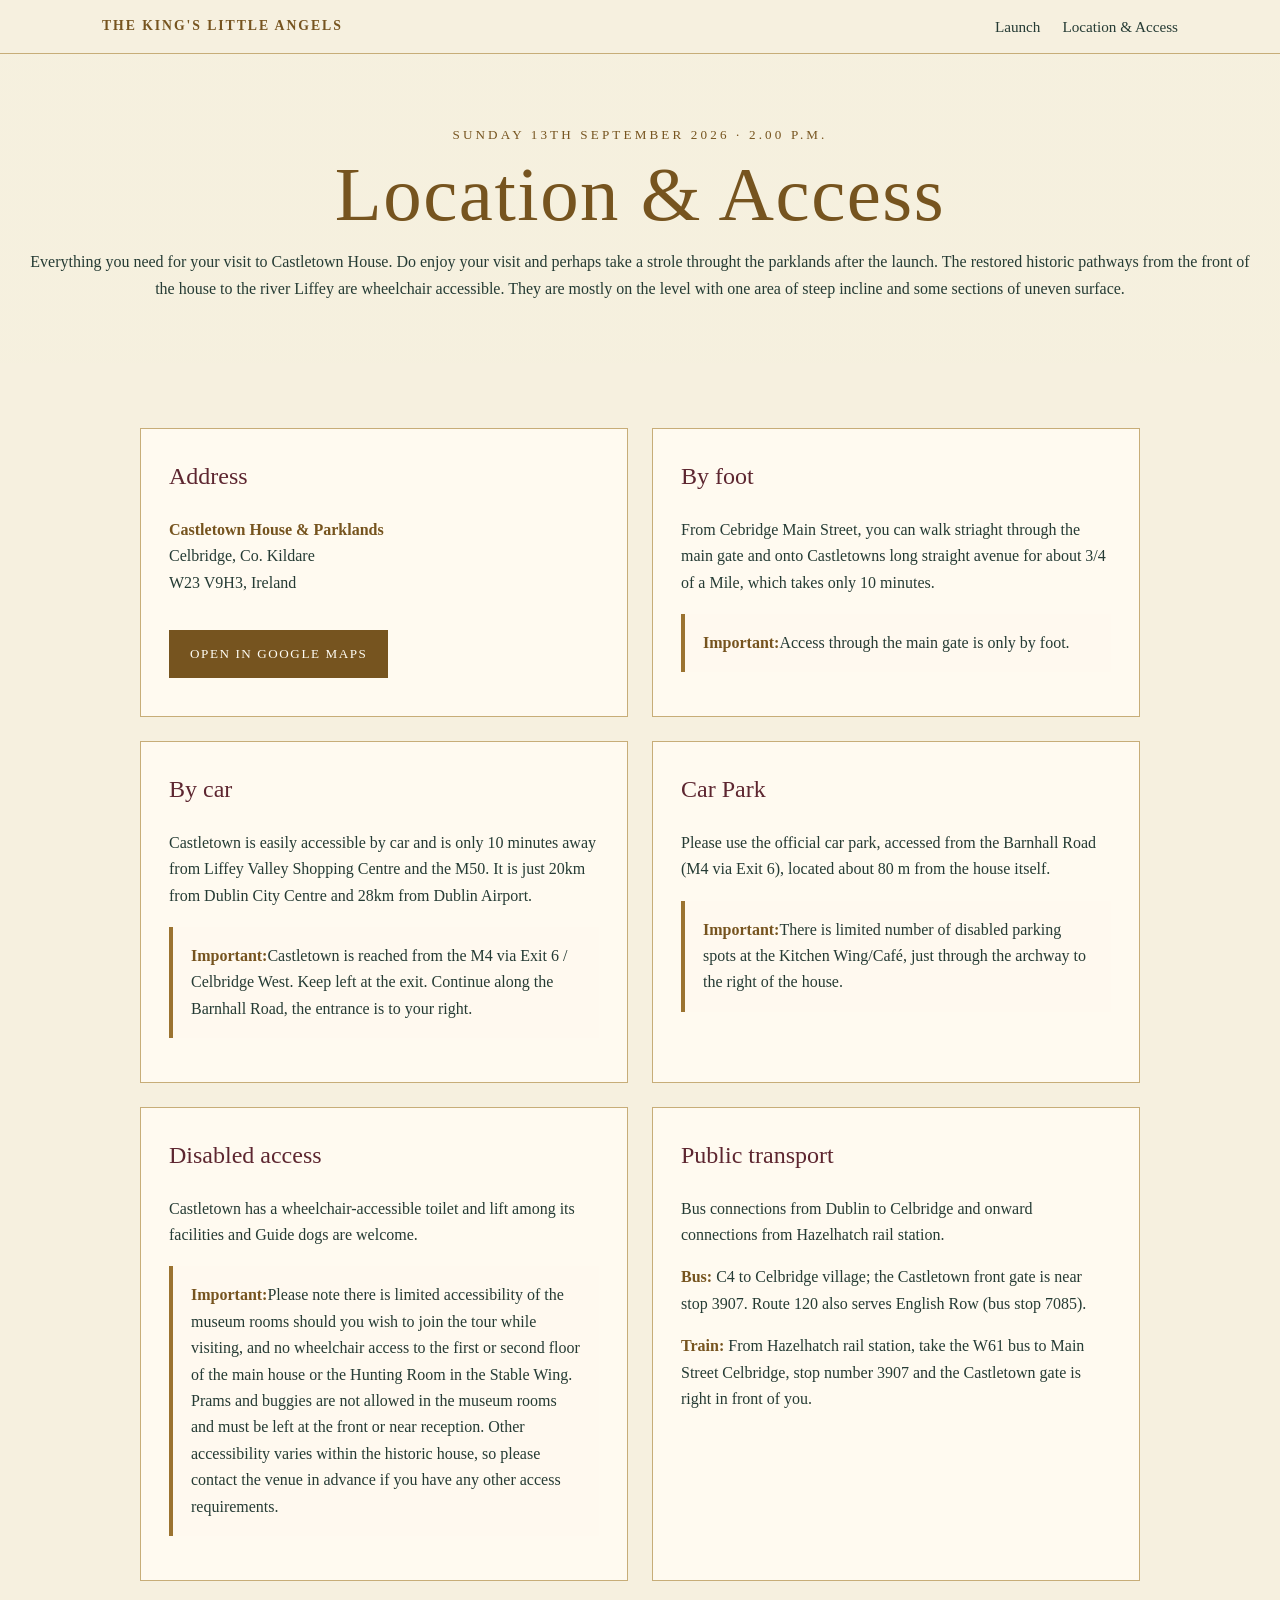
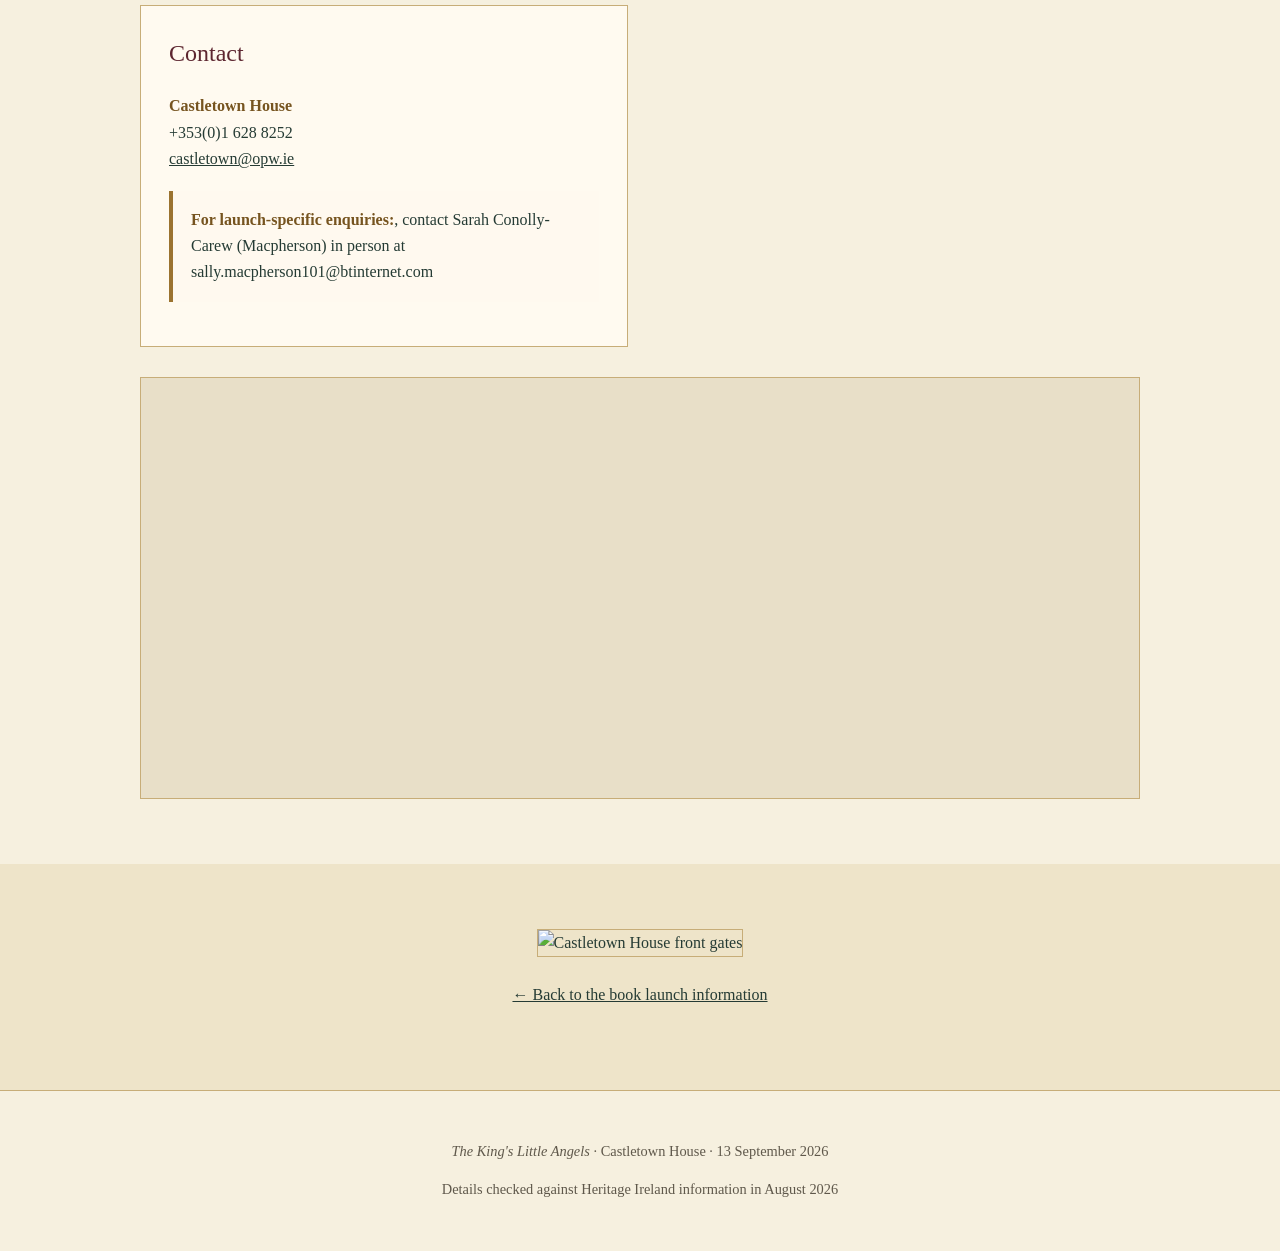
==== location.html @ 3f6be79c "Update location.html" ====
<!doctype html>
<html lang="en">
<head>
<meta charset="utf-8">
<meta name="viewport" content="width=device-width, initial-scale=1">
<title>Location & Access — The King's Little Angels</title>
<meta name="description" content="Travel, parking, accessibility and contact information for the book launch of The King's Little Angels at Castletown House.">
<link rel="stylesheet" href="styles.css">
</head>
<body>
<header class="site-header">
  <nav class="nav">
    <a class="brand" href="index.html">The King's Little Angels</a>
    <div class="nav-links">
      <a href="index.html">Launch</a>
      <a href="location.html">Location &amp; Access</a>
    </div>
  </nav>
</header>

<main>
<section class="page-hero">
  <p class="eyebrow">Sunday 13th September 2026 · 2.00 p.m.</p>
  <h1>Location &amp; Access</h1>
  <p>Everything you need for your visit to Castletown House. Do enjoy your visit and perhaps take a strole throught the parklands after the launch.
    The restored historic pathways from the front of the house to the river Liffey are wheelchair accessible. They are mostly on the level with one area of steep incline and some sections of uneven surface.</p>
</section>

<section class="section">
  <div class="container">
    <div class="info-grid">
      <article class="info-card">
        <h2>Address</h2>
        <p><strong>Castletown House &amp; Parklands</strong><br>
        Celbridge, Co. Kildare<br>
        W23 V9H3, Ireland</p>
        <a class="button" target="_blank" rel="noopener" href="https://www.google.com/maps/search/?api=1&query=Castletown%20House%20Celbridge%20Co%20Kildare%20W23%20V9H3">Open in Google Maps</a>
      </article>

      <article class="info-card">
        <h2>By foot</h2>
        <p>From Cebridge Main Street, you can walk striaght through the main gate and onto Castletowns long straight avenue for about 3/4 of a Mile, which takes only 10 minutes.</p>
        <p class="notice"><strong>Important:</strong>Access through the main gate is only by foot.</p>
      </article>
      
      <article class="info-card">
        <h2>By car</h2>
        <p>Castletown is easily accessible by car and is only 10 minutes away from Liffey Valley Shopping Centre and the M50. It is just 20km from Dublin City Centre and 28km from Dublin Airport.</p>
        <p class="notice"><strong>Important:</strong>Castletown is reached from the M4 via Exit 6 / Celbridge West. Keep left at the exit. Continue along the Barnhall Road, the entrance is to your right.</p>
      </article>

      <article class="info-card">
        <h2>Car Park</h2>
        <p>Please use the official car park, accessed from the Barnhall Road (M4 via Exit 6), located about 80 m from the house itself.</p>
        <p class="notice"><strong>Important:</strong>There is limited number of disabled parking spots at the Kitchen Wing/Café, just through the archway to the right of the house.</p>
      </article>

      <article class="info-card">
        <h2>Disabled access</h2>
        <p>Castletown has a wheelchair-accessible toilet and lift among its facilities and Guide dogs are welcome.</p>
        <p class="notice"><strong>Important:</strong>Please note there is limited accessibility of the museum rooms should you wish to join the tour while visiting, and no wheelchair access to the first or second floor of the main house or the Hunting Room in the Stable Wing. Prams and buggies are not allowed in the museum rooms and must be left at the front or near reception.
Other accessibility varies within the historic house, so please contact the venue in advance if you have any other access requirements.</p>
      </article>

      <article class="info-card">
        <h2>Public transport</h2>
        <p>Bus connections from Dublin to Celbridge and onward connections from Hazelhatch rail station.</p>
        <p><strong>Bus:</strong> C4 to Celbridge village; the Castletown front gate is near stop 3907. Route 120 also serves English Row (bus stop 7085).</p>
        <p><strong>Train:</strong> From Hazelhatch rail station, take the W61 bus to Main Street Celbridge, stop number 3907 and the Castletown gate is right in front of you.</p>
      </article>

      <article class="info-card">
        <h2>Contact</h2>
        <p><strong>Castletown House</strong><br>
        +353(0)1 628 8252<br>
        <a href="mailto:castletown@opw.ie">castletown@opw.ie</a></p>
        <p class="notice"><strong>For launch-specific enquiries:</strong>, contact Sarah Conolly-Carew (Macpherson) in person at sally.macpherson101@btinternet.com</p>
      </article>
    </div>

    <div class="map-wrap">
      <iframe title="Map showing Castletown House" loading="lazy"
        src="https://www.google.com/maps?q=Castletown%20House%20Celbridge%20Co%20Kildare%20W23%20V9H3&output=embed"></iframe>
    </div>
  </div>
</section>

<section class="section alt">
  <div class="container center">
    <img src="assets/Front-Gate.jpg" alt="Castletown House front gates" style="max-width:820px;width:100%;border:1px solid var(--line);">
    <p style="margin-top:25px;"><a href="index.html">← Back to the book launch information</a></p>
  </div>
</section>
</main>

<footer>
  <p><em>The King's Little Angels</em> · Castletown House · 13 September 2026</p>
  <p>Details checked against Heritage Ireland information in August 2026</p>
</footer>
</body>
</html>
---- styles.css ----
:root{
  --paper:#f6f0df;
  --paper-deep:#eee4c9;
  --ink:#253b34;
  --gold:#9b7330;
  --gold-dark:#76541f;
  --wine:#5d2630;
  --cream:#fffaf0;
  --line:#c7ad78;
}
*{box-sizing:border-box}
html{scroll-behavior:smooth}
body{
  margin:0;
  color:var(--ink);
  background:var(--paper);
  font-family: Georgia, "Times New Roman", serif;
  line-height:1.65;
}
a{color:inherit}
.site-header{
  position:sticky;top:0;z-index:20;
  background:rgba(246,240,223,.96);
  border-bottom:1px solid var(--line);
  backdrop-filter:blur(8px);
}
.nav{
  max-width:1120px;margin:auto;padding:14px 22px;
  display:flex;align-items:center;justify-content:space-between;gap:20px;
}
.brand{
  text-decoration:none;text-transform:uppercase;letter-spacing:.14em;
  font-size:.86rem;color:var(--gold-dark);font-weight:bold;
}
.nav-links{display:flex;gap:22px}
.nav-links a{text-decoration:none;font-size:.95rem}
.nav-links a:hover{color:var(--wine)}
.hero{
  max-width:1120px;margin:auto;padding:70px 22px 45px;
  display:grid;grid-template-columns: .9fr 1.1fr;gap:65px;align-items:center;
}
.hero-cover{display:flex;justify-content:center}
.hero-cover img{
  width:min(100%,370px);border:1px solid #b59655;
  box-shadow:0 18px 35px rgba(70,48,15,.18);
}
.eyebrow{
  text-transform:uppercase;letter-spacing:.24em;font-size:.82rem;
  color:var(--gold-dark);margin:0 0 12px;
}
h1{
  font-size:clamp(3rem,7vw,5.7rem);line-height:.96;
  font-weight:normal;color:var(--gold-dark);margin:0 0 18px;
  letter-spacing:.02em;
}
.subtitle{font-size:1.35rem;margin:0 0 24px}
.byline{font-size:1.15rem;letter-spacing:.12em;text-transform:uppercase}
.divider{height:1px;background:var(--line);max-width:650px;margin:28px 0}
.event-card{
  background:var(--cream);border:1px solid var(--line);
  padding:24px 28px;box-shadow:0 10px 30px rgba(80,55,20,.07);
}
.event-grid{display:grid;grid-template-columns:1fr 1fr;gap:18px}
.event-label{text-transform:uppercase;letter-spacing:.14em;font-size:.75rem;color:var(--gold-dark)}
.event-value{font-size:1.25rem}
.button{
  display:inline-block;padding:12px 20px;margin-top:18px;
  text-decoration:none;text-transform:uppercase;letter-spacing:.12em;
  font-size:.82rem;border:1px solid var(--gold-dark);
  background:var(--gold-dark);color:#fffdf4;
}
.button.secondary{background:transparent;color:var(--gold-dark);margin-left:8px}
.section{padding:65px 22px}
.section.alt{background:var(--paper-deep)}
.container{max-width:1000px;margin:auto}
.section-title{text-align:center;margin:0 0 35px;color:var(--wine);font-size:2rem;font-weight:normal}
.center{text-align:center}
.quote{
  max-width:760px;margin:0 auto;font-size:1.45rem;text-align:center;
  font-style:italic;color:var(--wine);
}
.features{display:grid;grid-template-columns:repeat(3,1fr);gap:20px}
.feature{
  text-align:center;padding:25px 20px;border-top:1px solid var(--line);
}
.feature h3{margin:0 0 8px;color:var(--gold-dark);font-size:1.2rem}
.location-preview{
  display:grid;grid-template-columns:1fr 1fr;gap:35px;align-items:center;
}
.location-preview img{width:100%;display:block;border:1px solid var(--line)}
.location-box{font-size:1.05rem}
footer{
  padding:35px 22px;text-align:center;border-top:1px solid var(--line);
  font-size:.9rem;color:#5f584b;
}
.page-hero{
  padding:70px 22px 45px;text-align:center;
  background:linear-gradient(rgba(246,240,223,.92),rgba(246,240,223,.92)), url("assets/castletown-sketch.jpg") center bottom/cover;
}
.page-hero h1{font-size:clamp(2.7rem,6vw,4.8rem)}
.info-grid{display:grid;grid-template-columns:repeat(2,1fr);gap:24px}
.info-card{
  background:var(--cream);border:1px solid var(--line);padding:28px;
}
.info-card h2{color:var(--wine);font-weight:normal;margin-top:0}
.info-card strong{color:var(--gold-dark)}
.notice{
  padding:16px 18px;border-left:4px solid var(--gold);
  background:rgba(255,250,240,.7);margin-top:18px;
}
.map-wrap{margin-top:30px;border:1px solid var(--line);background:#e8dfc8}
.map-wrap iframe{display:block;width:100%;height:420px;border:0}
.small{font-size:.9rem;color:#645d50}
@media(max-width:800px){
  .hero,.location-preview{grid-template-columns:1fr;gap:35px}
  .hero{padding-top:45px}
  .features,.info-grid{grid-template-columns:1fr}
  .nav{align-items:flex-start}
  .nav-links{gap:12px;font-size:.9rem}
  .button.secondary{margin-left:0}
}
@media(max-width:520px){
  .nav{display:block}
  .nav-links{margin-top:8px}
  .event-grid{grid-template-columns:1fr}
  h1{font-size:3rem}
}
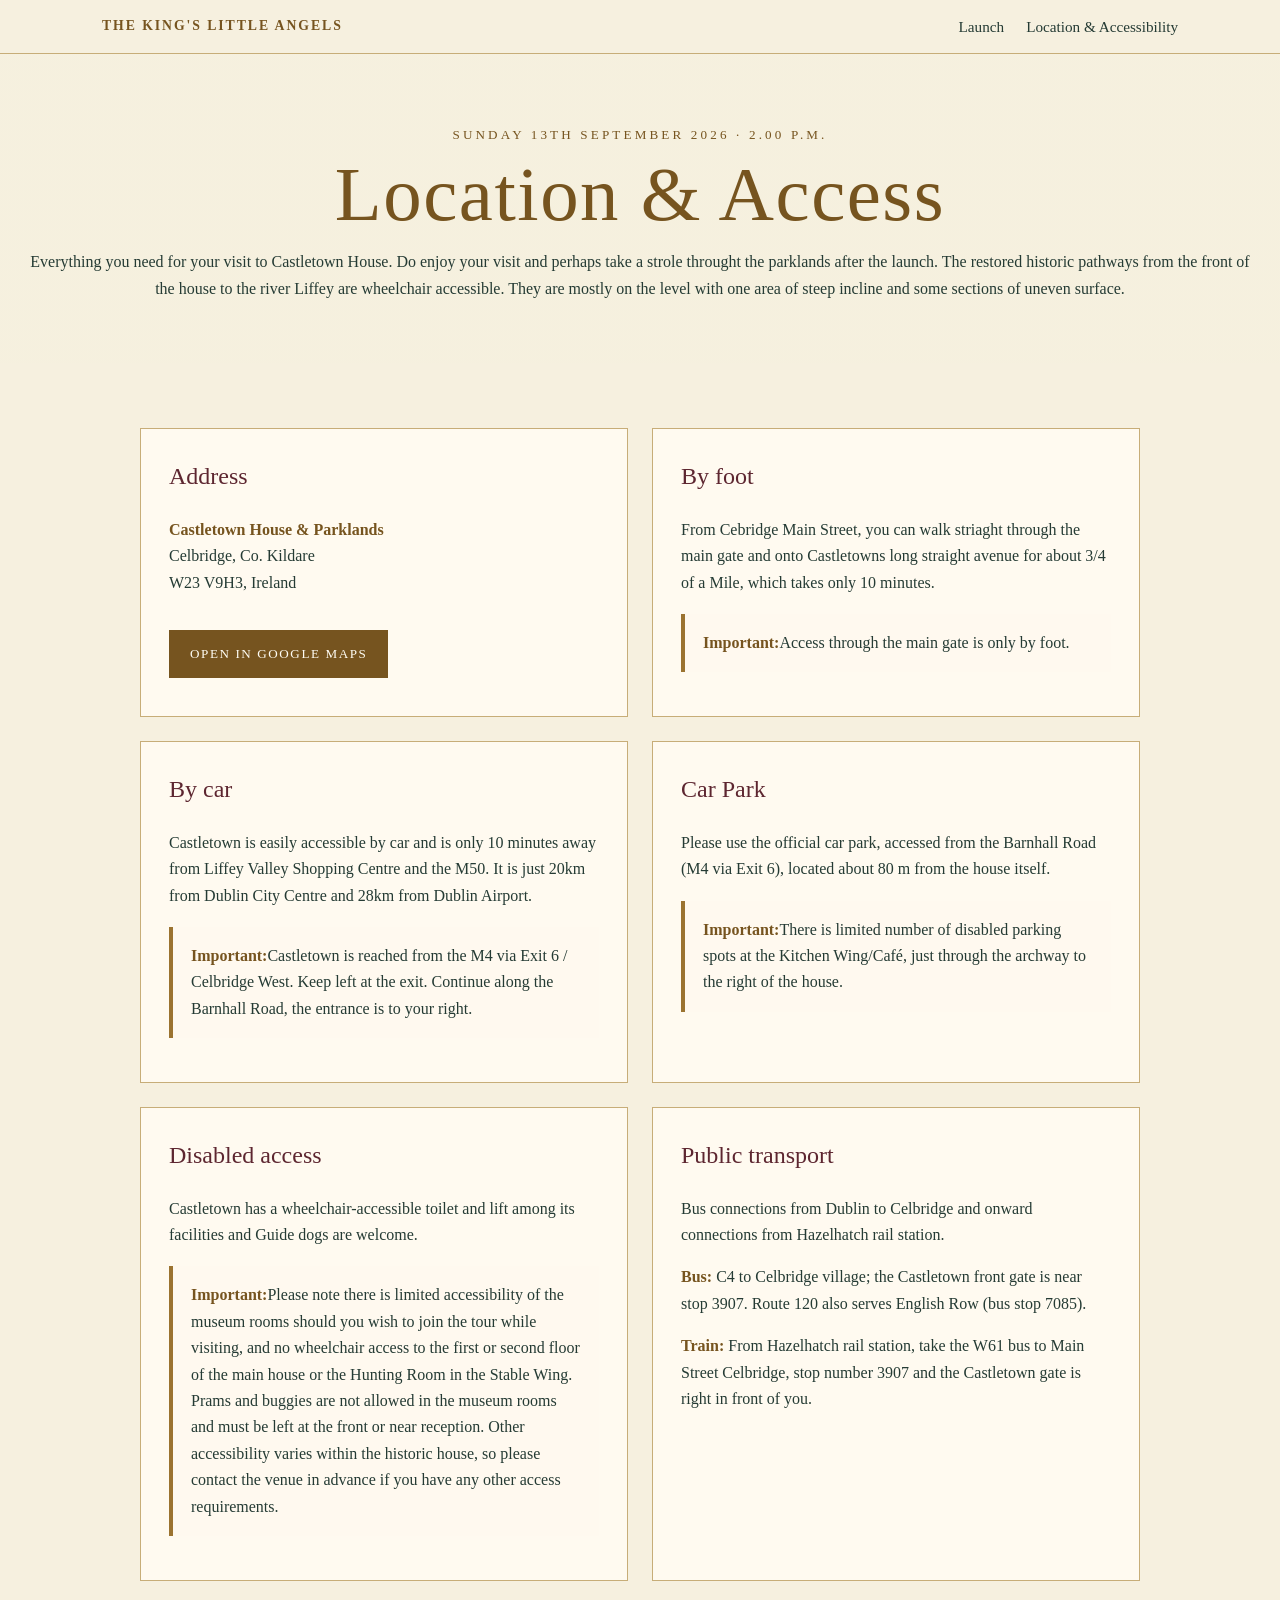
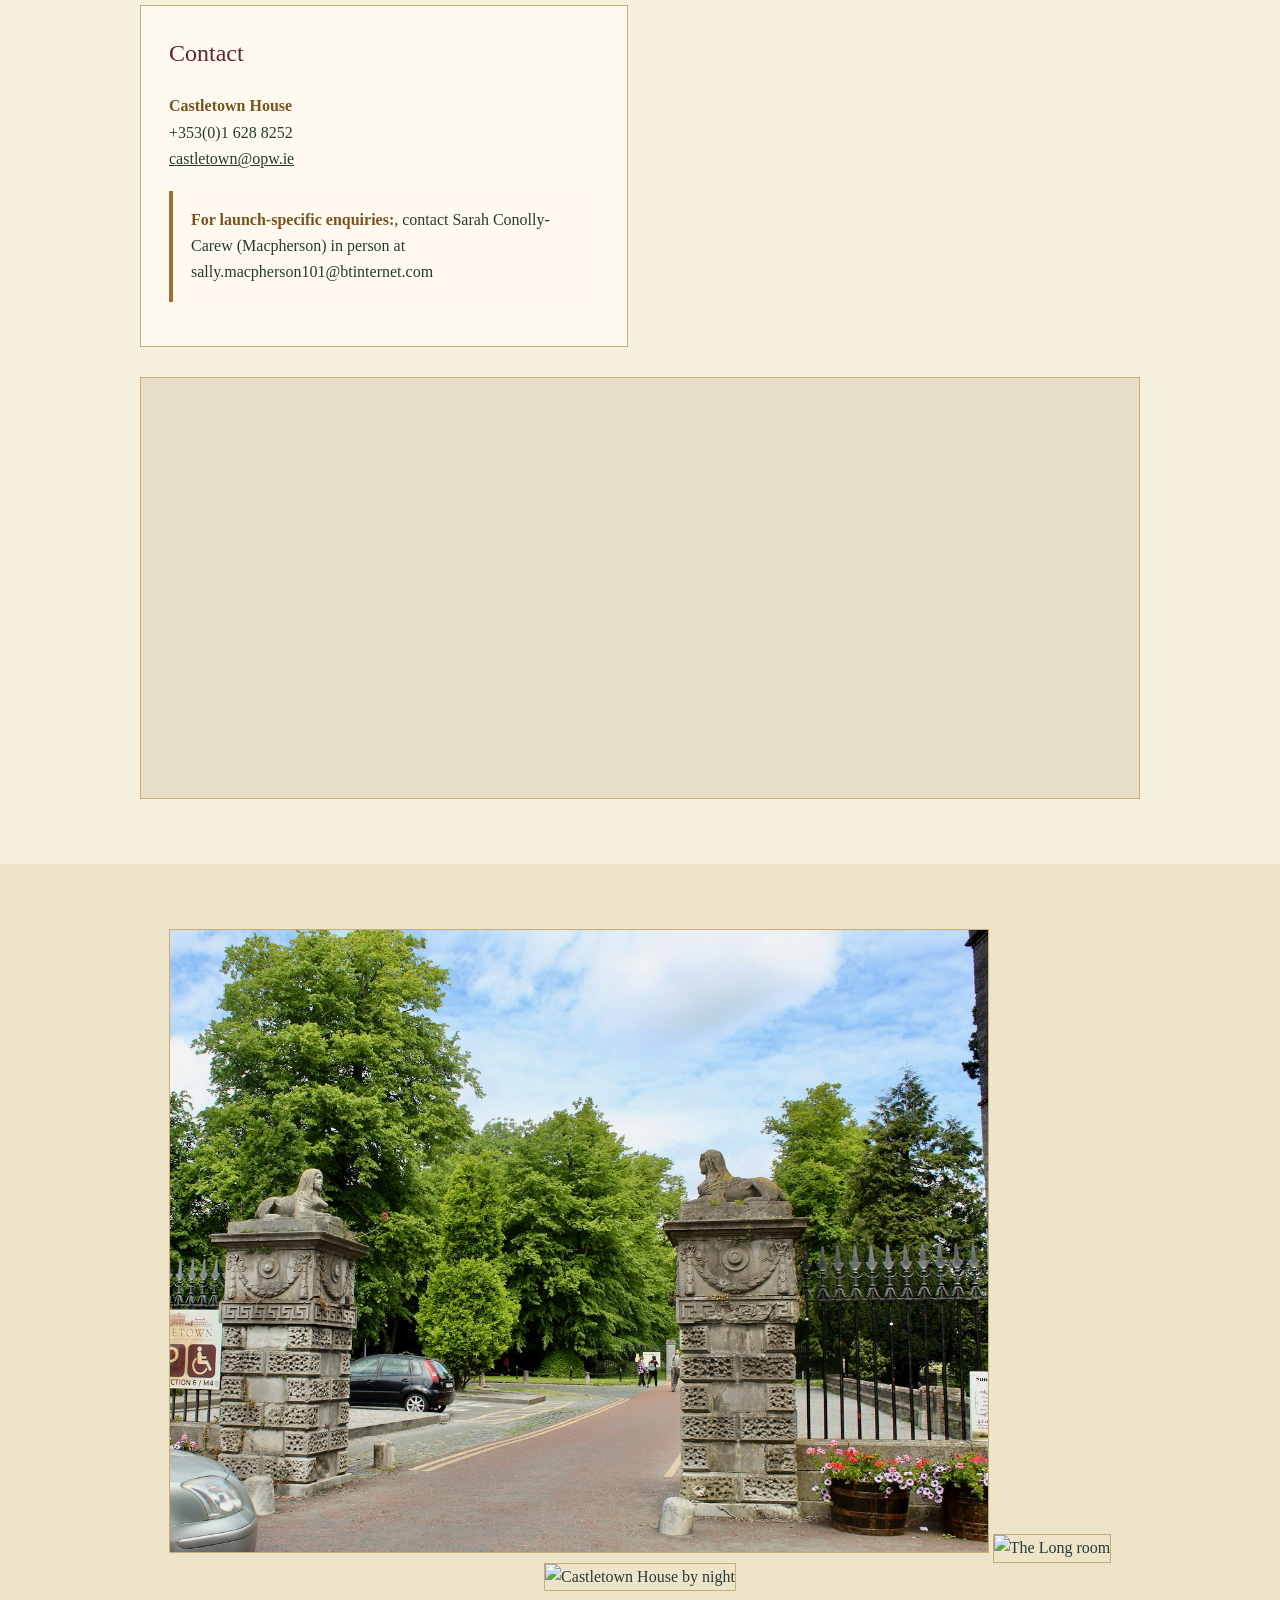
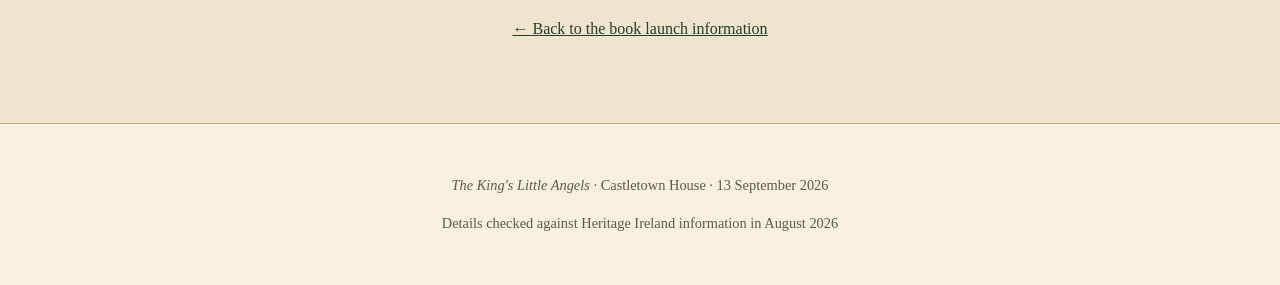
==== commit ef898b6e: "Update location.html" ====
--- a/location.html
+++ b/location.html
@@ -13,7 +13,7 @@
     <a class="brand" href="index.html">The King's Little Angels</a>
     <div class="nav-links">
       <a href="index.html">Launch</a>
-      <a href="location.html">Location &amp; Access</a>
+      <a href="location.html">Location &amp; Accessibility</a>
     </div>
   </nav>
 </header>
@@ -87,7 +87,9 @@
 
 <section class="section alt">
   <div class="container center">
-    <img src="assets/Front-Gate.jpg" alt="Castletown House front gates" style="max-width:820px;width:100%;border:1px solid var(--line);">
+    <img src="Front-Gate.jpg" alt="Castletown House front gates" style="max-width:820px;width:100%;border:1px solid var(--line);">
+    <img src="longroom.png" alt="The Long room" style="max-width:820px;width:100%;border:1px solid var(--line);">
+    <img src="flood-light.png" alt="Castletown House by night" style="max-width:820px;width:100%;border:1px solid var(--line);">
     <p style="margin-top:25px;"><a href="index.html">← Back to the book launch information</a></p>
   </div>
 </section>
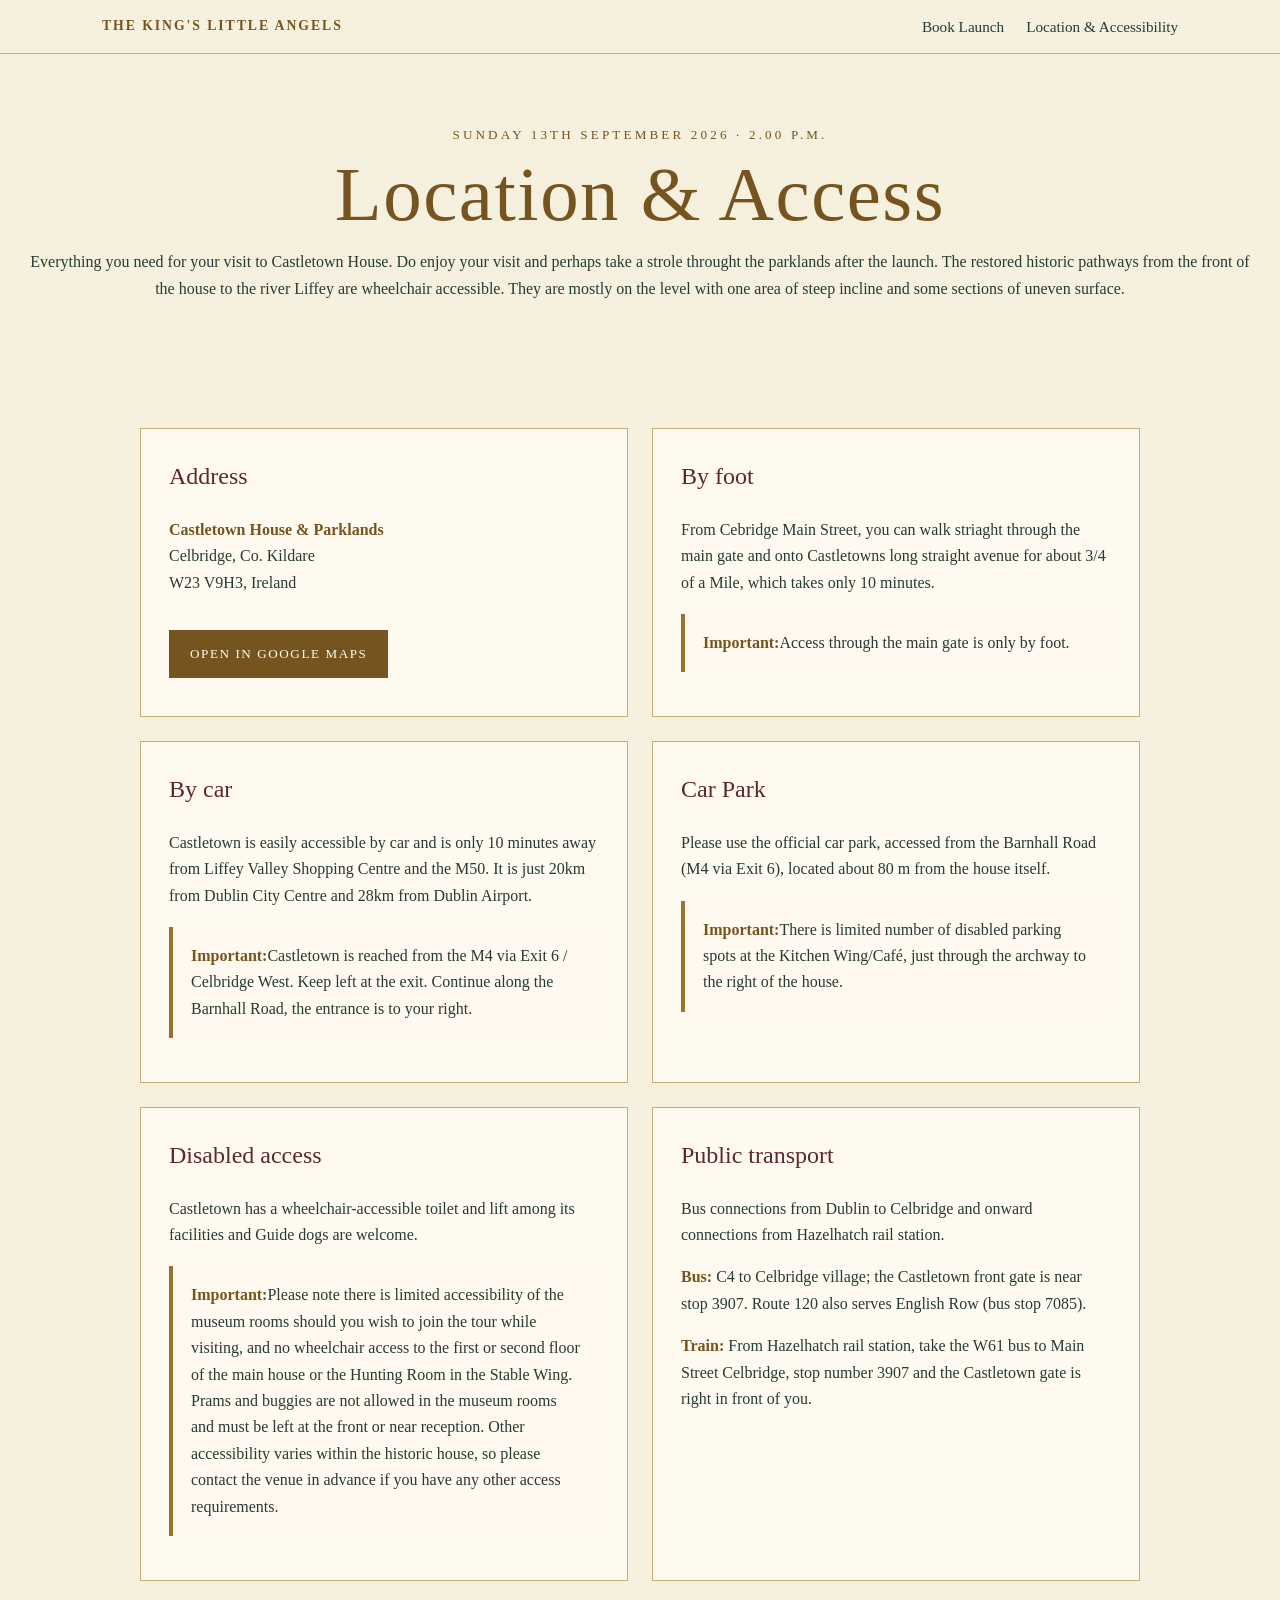
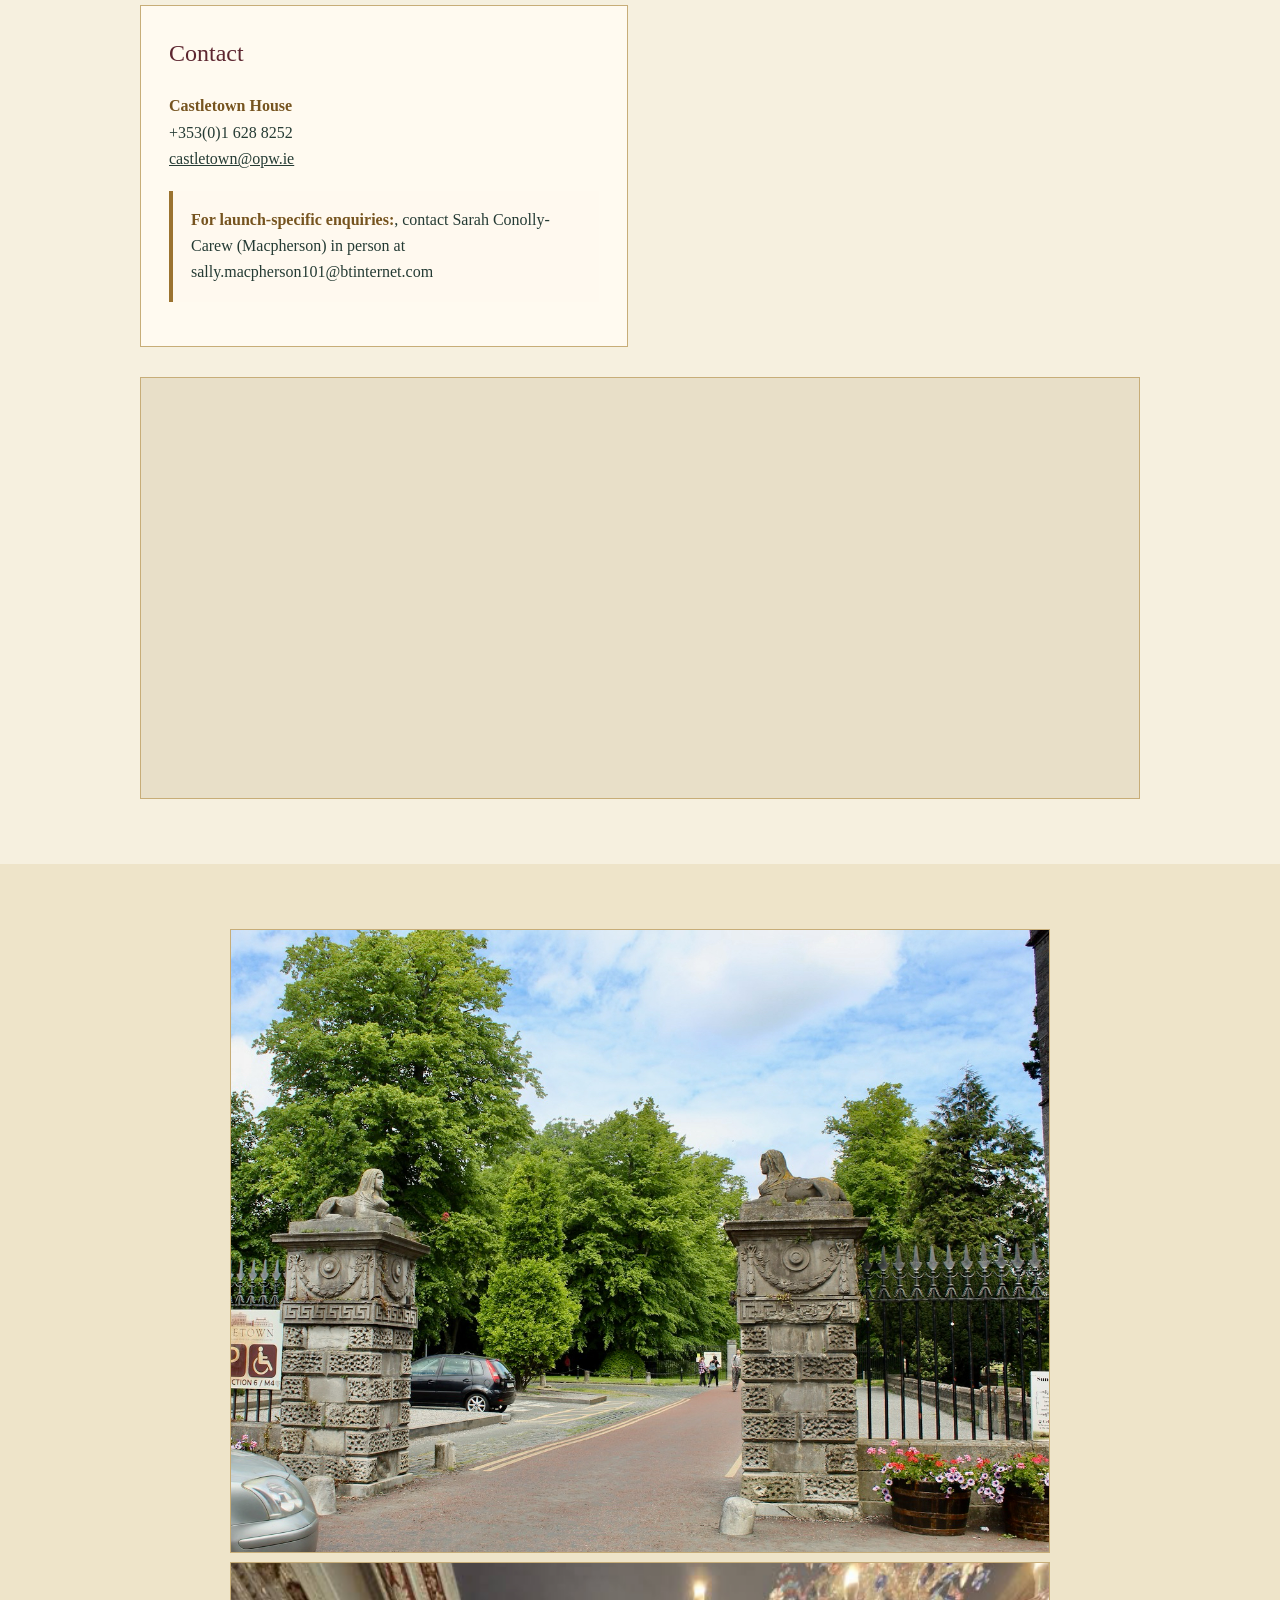
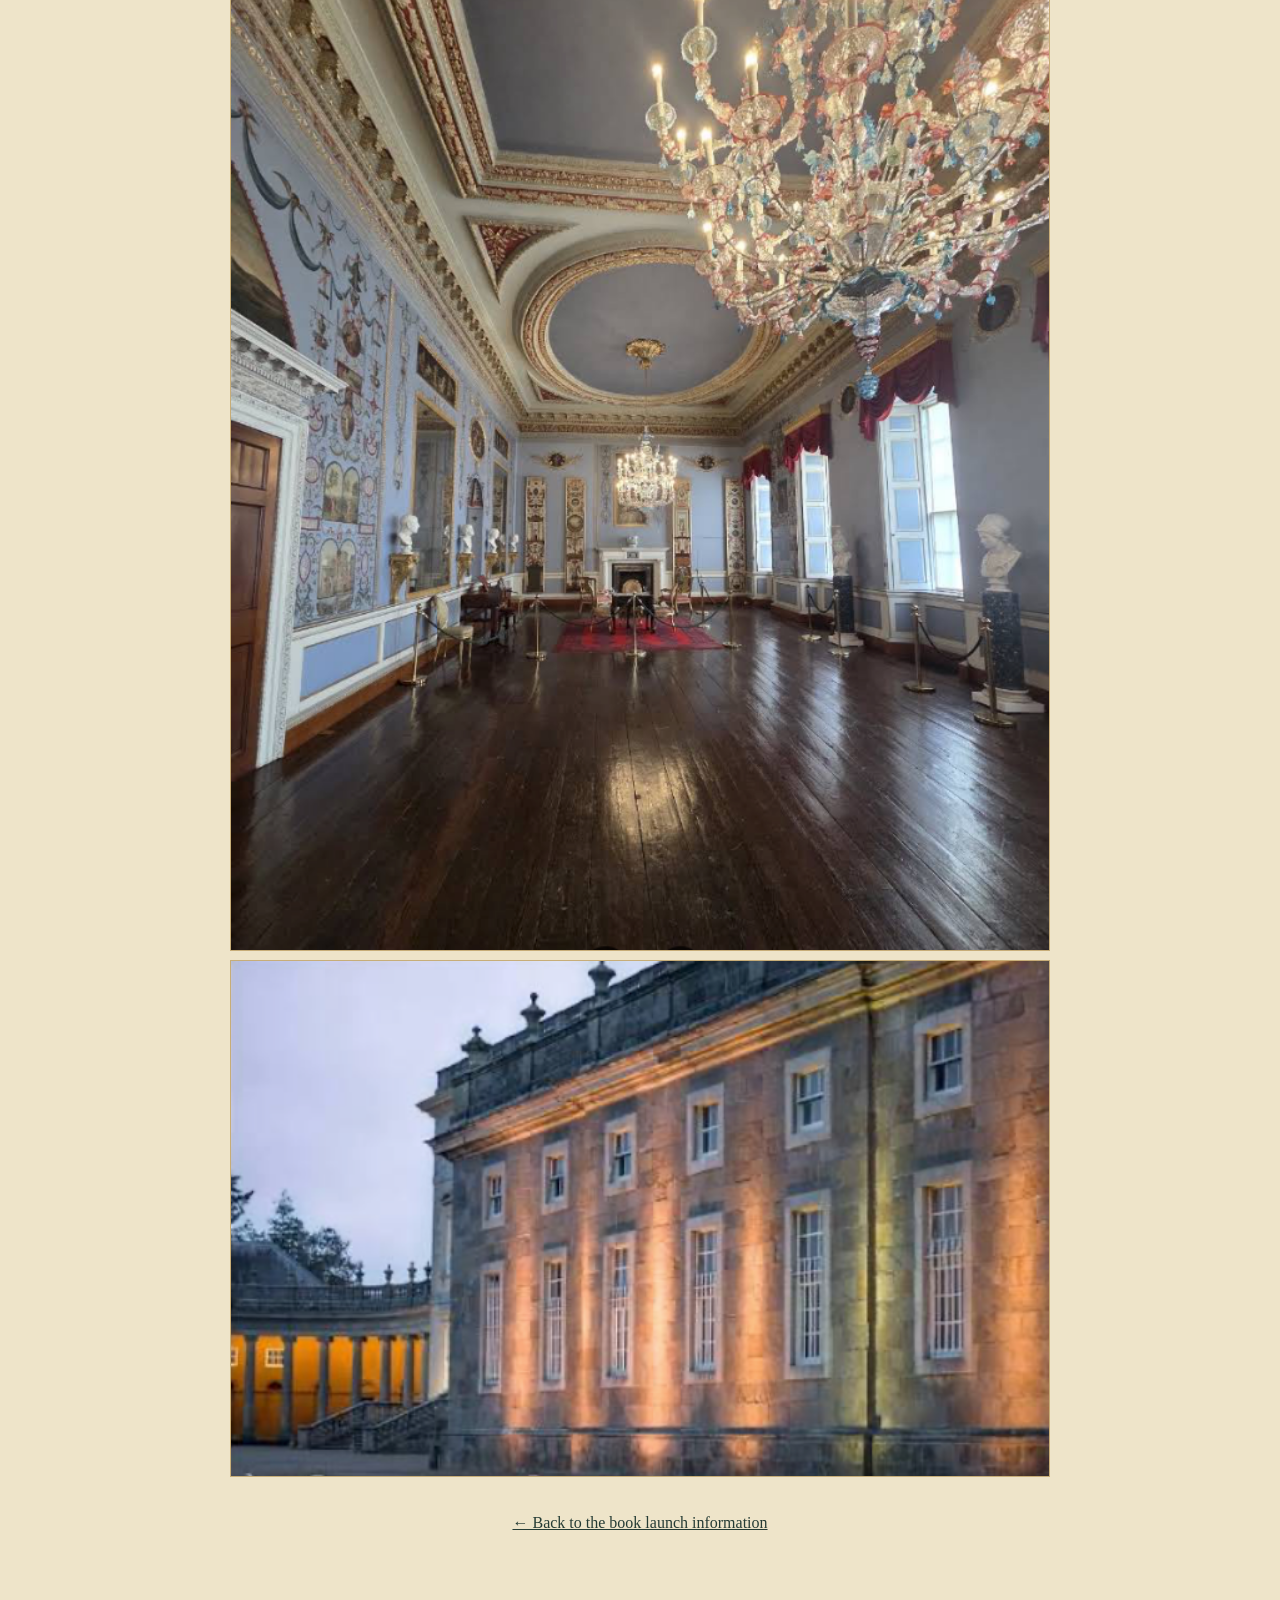
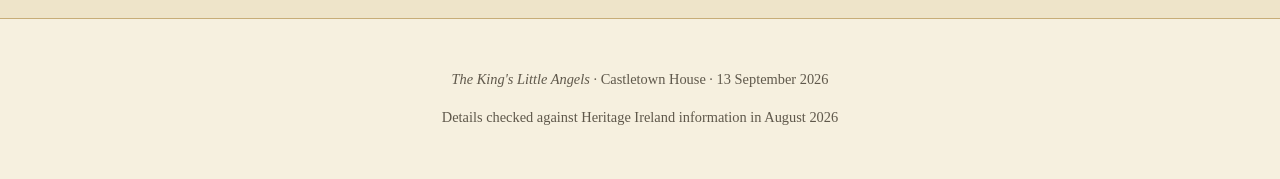
==== commit 2f202825: "Update navigation link text for book launch" ====
--- a/location.html
+++ b/location.html
@@ -12,7 +12,7 @@
   <nav class="nav">
     <a class="brand" href="index.html">The King's Little Angels</a>
     <div class="nav-links">
-      <a href="index.html">Launch</a>
+      <a href="index.html">Book Launch</a>
       <a href="location.html">Location &amp; Accessibility</a>
     </div>
   </nav>
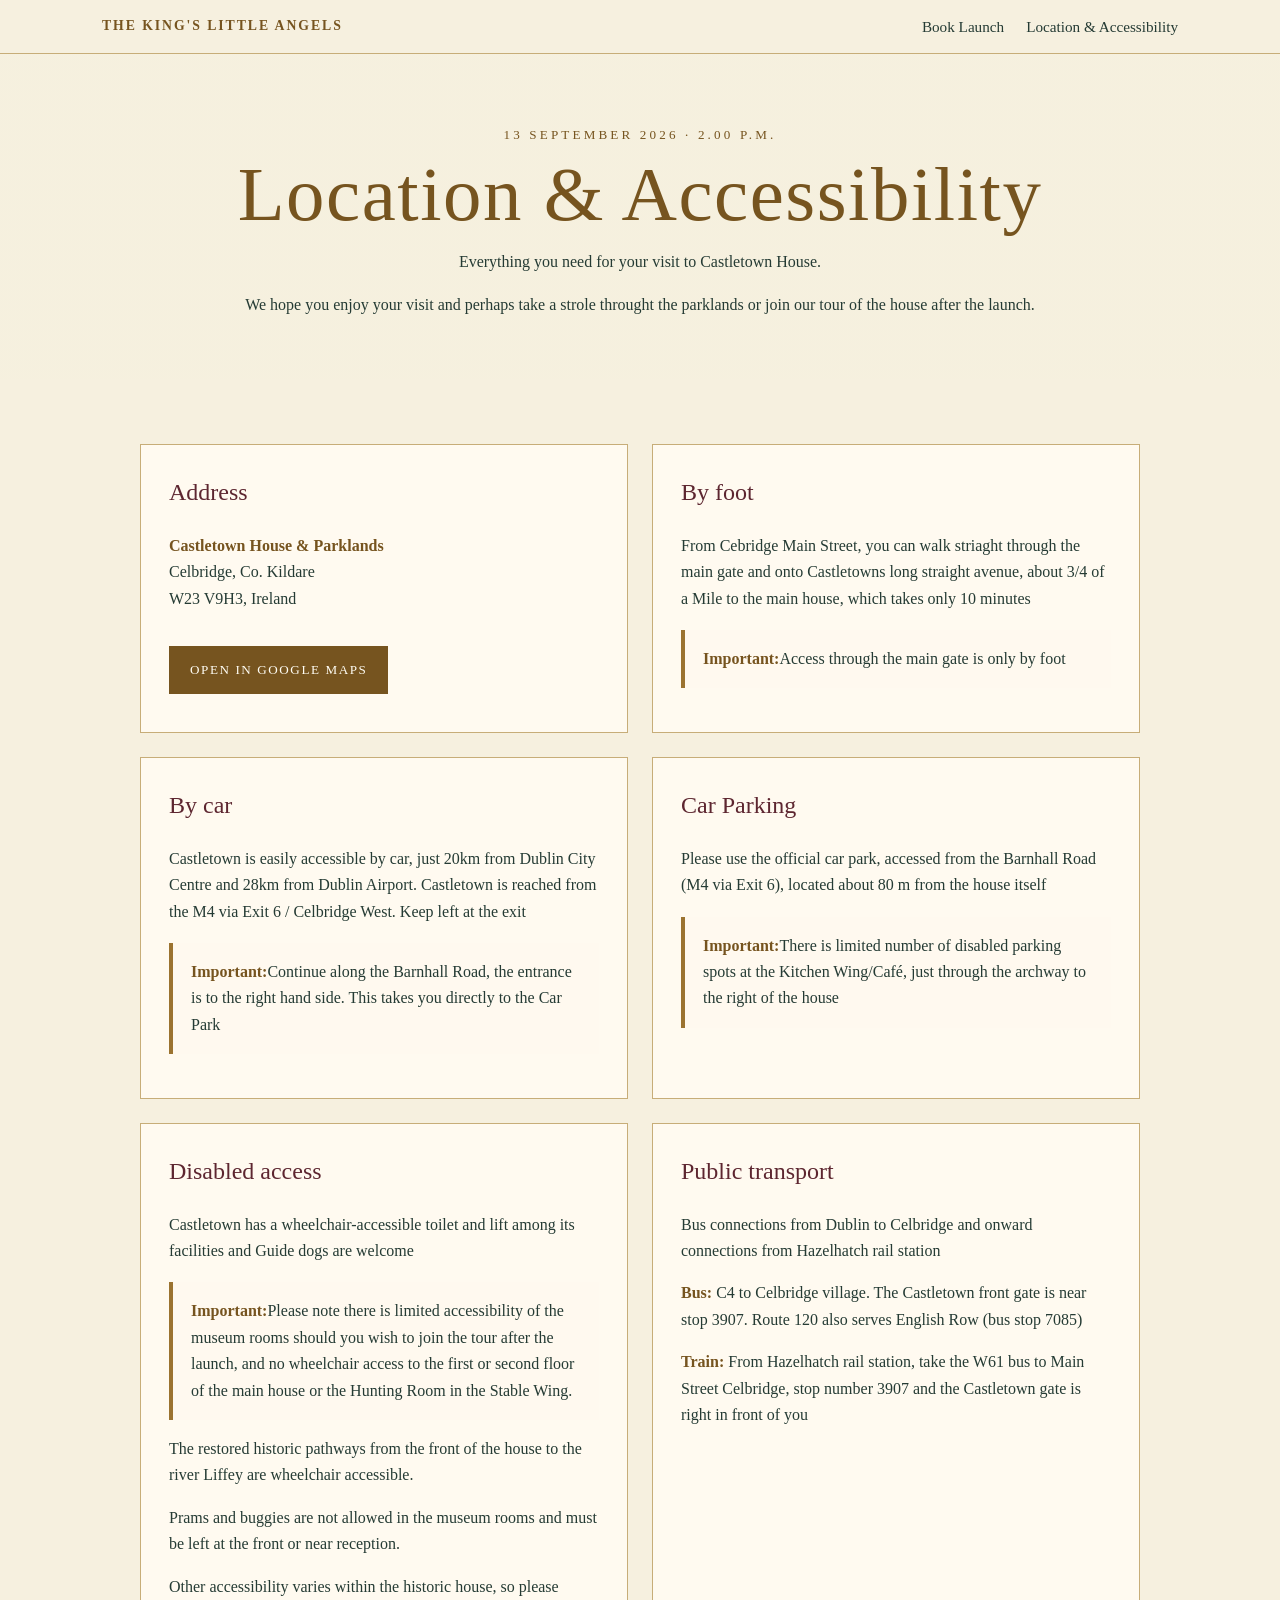
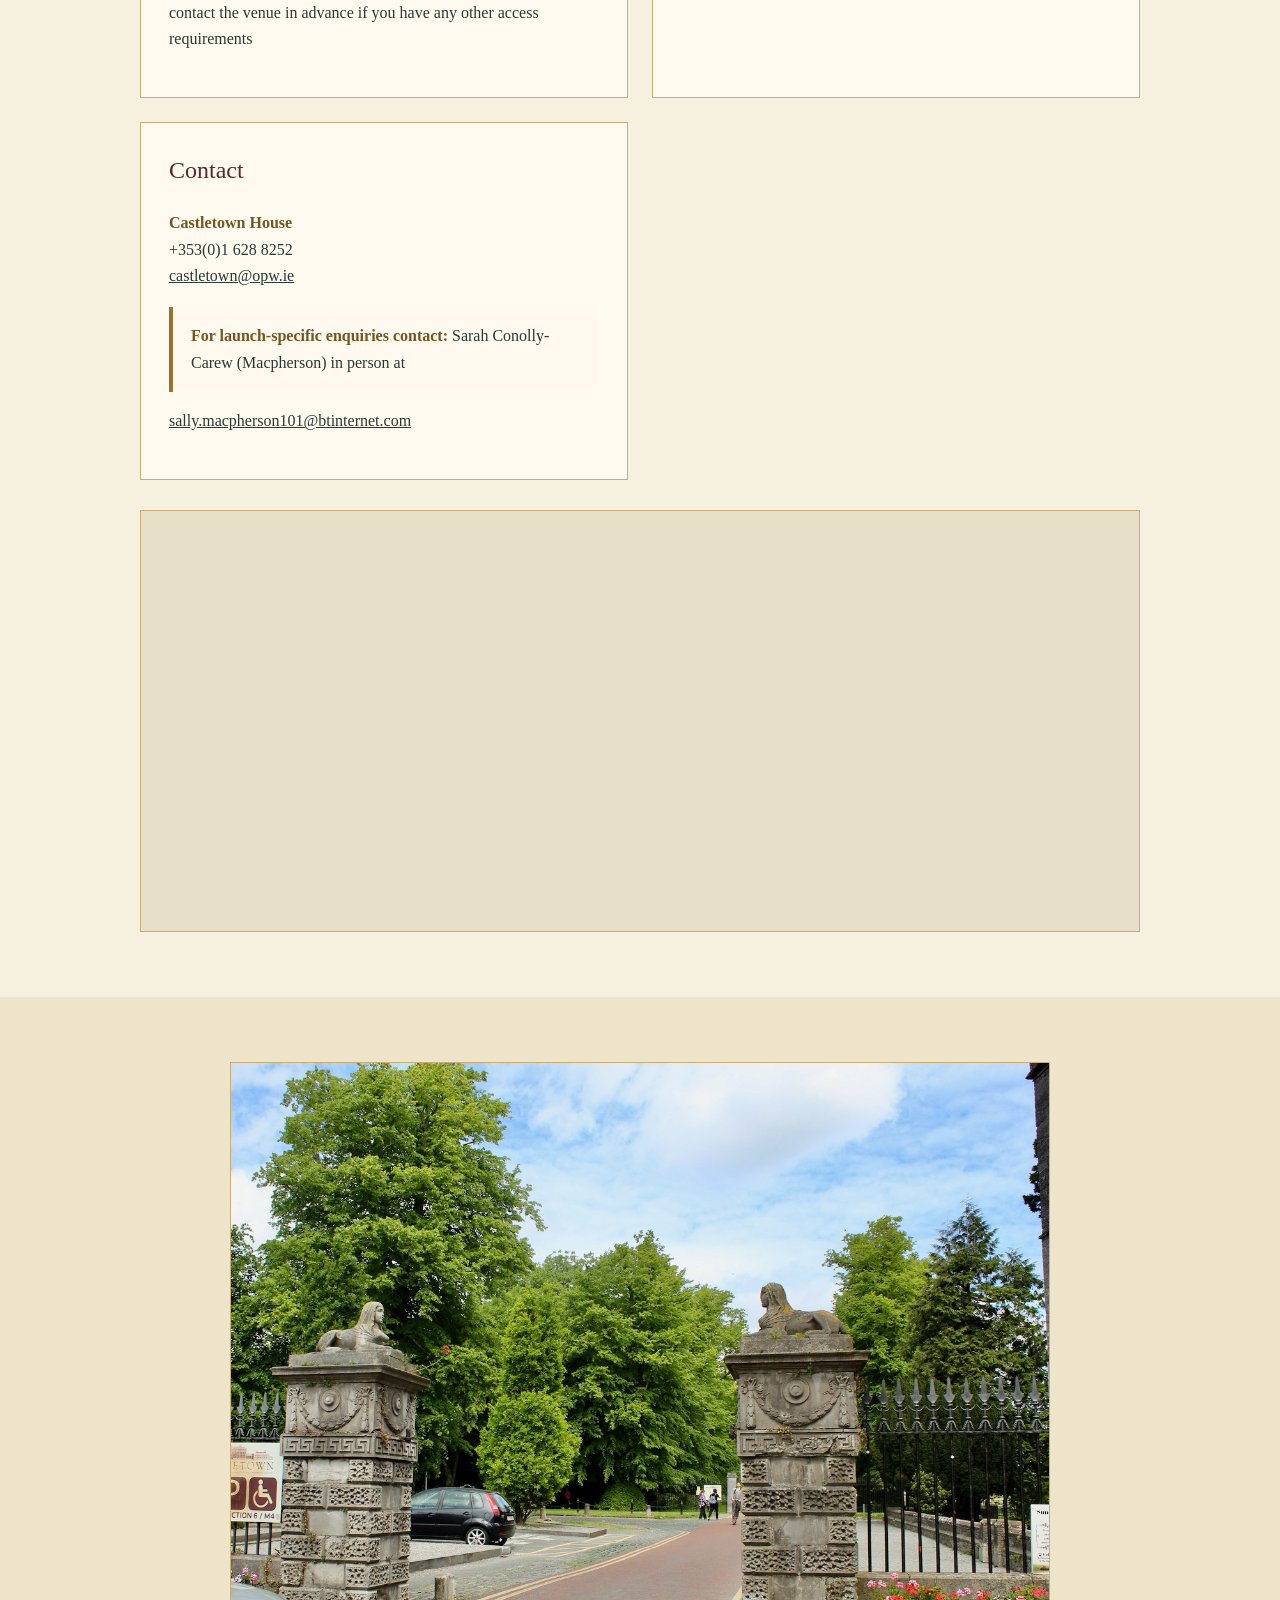
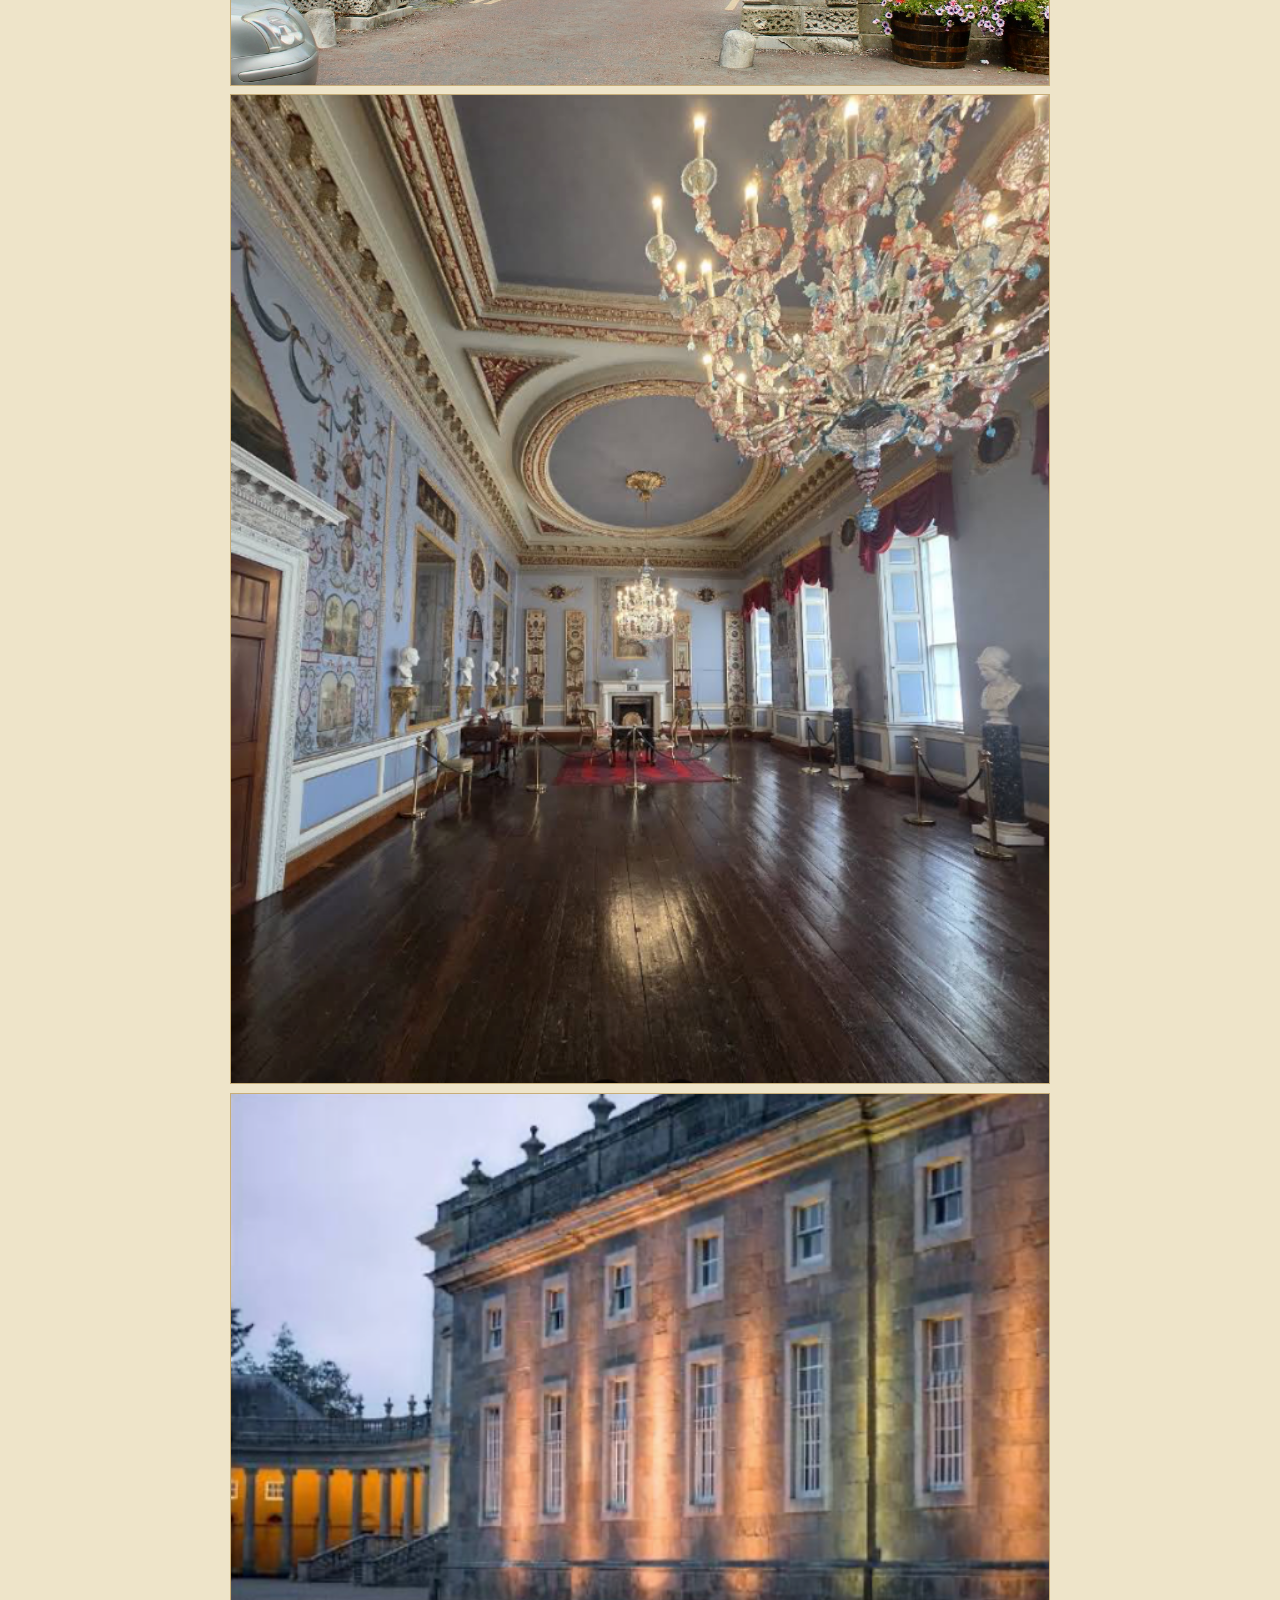
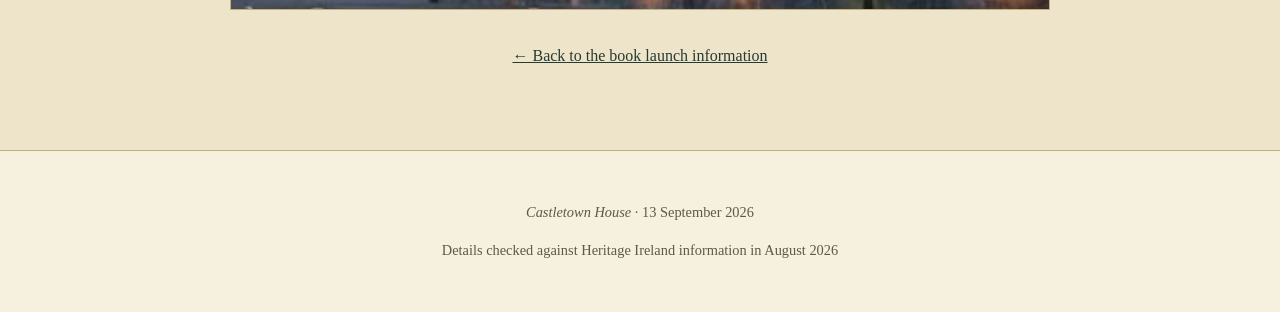
==== commit b39d7013: "Update location.html" ====
--- a/location.html
+++ b/location.html
@@ -20,10 +20,10 @@
 
 <main>
 <section class="page-hero">
-  <p class="eyebrow">Sunday 13th September 2026 · 2.00 p.m.</p>
-  <h1>Location &amp; Access</h1>
-  <p>Everything you need for your visit to Castletown House. Do enjoy your visit and perhaps take a strole throught the parklands after the launch.
-    The restored historic pathways from the front of the house to the river Liffey are wheelchair accessible. They are mostly on the level with one area of steep incline and some sections of uneven surface.</p>
+  <p class="eyebrow">13 September 2026 · 2.00 p.m.</p>
+  <h1>Location &amp; Accessibility</h1>
+  <p>Everything you need for your visit to Castletown House.</p>
+  <p>We hope you enjoy your visit and perhaps take a strole throught the parklands or join our tour of the house after the launch.</p>
 </section>
 
 <section class="section">
@@ -39,34 +39,36 @@
 
       <article class="info-card">
         <h2>By foot</h2>
-        <p>From Cebridge Main Street, you can walk striaght through the main gate and onto Castletowns long straight avenue for about 3/4 of a Mile, which takes only 10 minutes.</p>
-        <p class="notice"><strong>Important:</strong>Access through the main gate is only by foot.</p>
+        <p>From Cebridge Main Street, you can walk striaght through the main gate and onto Castletowns long straight avenue, about 3/4 of a Mile to the main house, which takes only 10 minutes</p>
+        <p class="notice"><strong>Important:</strong>Access through the main gate is only by foot</p>
       </article>
       
       <article class="info-card">
         <h2>By car</h2>
-        <p>Castletown is easily accessible by car and is only 10 minutes away from Liffey Valley Shopping Centre and the M50. It is just 20km from Dublin City Centre and 28km from Dublin Airport.</p>
-        <p class="notice"><strong>Important:</strong>Castletown is reached from the M4 via Exit 6 / Celbridge West. Keep left at the exit. Continue along the Barnhall Road, the entrance is to your right.</p>
+        <p>Castletown is easily accessible by car, just 20km from Dublin City Centre and 28km from Dublin Airport. Castletown is reached from the M4 via Exit 6 / Celbridge West. Keep left at the exit</p>
+        <p class="notice"><strong>Important:</strong>Continue along the Barnhall Road, the entrance is to the right hand side. This takes you directly to the Car Park</p>
       </article>
 
       <article class="info-card">
-        <h2>Car Park</h2>
-        <p>Please use the official car park, accessed from the Barnhall Road (M4 via Exit 6), located about 80 m from the house itself.</p>
-        <p class="notice"><strong>Important:</strong>There is limited number of disabled parking spots at the Kitchen Wing/Café, just through the archway to the right of the house.</p>
+        <h2>Car Parking</h2>
+        <p>Please use the official car park, accessed from the Barnhall Road (M4 via Exit 6), located about 80 m from the house itself</p>
+        <p class="notice"><strong>Important:</strong>There is limited number of disabled parking spots at the Kitchen Wing/Café, just through the archway to the right of the house</p>
       </article>
 
       <article class="info-card">
         <h2>Disabled access</h2>
-        <p>Castletown has a wheelchair-accessible toilet and lift among its facilities and Guide dogs are welcome.</p>
-        <p class="notice"><strong>Important:</strong>Please note there is limited accessibility of the museum rooms should you wish to join the tour while visiting, and no wheelchair access to the first or second floor of the main house or the Hunting Room in the Stable Wing. Prams and buggies are not allowed in the museum rooms and must be left at the front or near reception.
-Other accessibility varies within the historic house, so please contact the venue in advance if you have any other access requirements.</p>
+        <p>Castletown has a wheelchair-accessible toilet and lift among its facilities and Guide dogs are welcome</p>
+        <p class="notice"><strong>Important:</strong>Please note there is limited accessibility of the museum rooms should you wish to join the tour after the launch, and no wheelchair access to the first or second floor of the main house or the Hunting Room in the Stable Wing.</p>
+         <p>The restored historic pathways from the front of the house to the river Liffey are wheelchair accessible.</p>
+         <p>Prams and buggies are not allowed in the museum rooms and must be left at the front or near reception.</p>
+         <p>Other accessibility varies within the historic house, so please contact the venue in advance if you have any other access requirements</p>
       </article>
 
       <article class="info-card">
         <h2>Public transport</h2>
-        <p>Bus connections from Dublin to Celbridge and onward connections from Hazelhatch rail station.</p>
-        <p><strong>Bus:</strong> C4 to Celbridge village; the Castletown front gate is near stop 3907. Route 120 also serves English Row (bus stop 7085).</p>
-        <p><strong>Train:</strong> From Hazelhatch rail station, take the W61 bus to Main Street Celbridge, stop number 3907 and the Castletown gate is right in front of you.</p>
+        <p>Bus connections from Dublin to Celbridge and onward connections from Hazelhatch rail station</p>
+        <p><strong>Bus:</strong> C4 to Celbridge village. The Castletown front gate is near stop 3907. Route 120 also serves English Row (bus stop 7085)</p>
+        <p><strong>Train:</strong> From Hazelhatch rail station, take the W61 bus to Main Street Celbridge, stop number 3907 and the Castletown gate is right in front of you</p>
       </article>
 
       <article class="info-card">
@@ -74,7 +76,8 @@
         <p><strong>Castletown House</strong><br>
         +353(0)1 628 8252<br>
         <a href="mailto:castletown@opw.ie">castletown@opw.ie</a></p>
-        <p class="notice"><strong>For launch-specific enquiries:</strong>, contact Sarah Conolly-Carew (Macpherson) in person at sally.macpherson101@btinternet.com</p>
+        <p class="notice"><strong>For launch-specific enquiries contact:</strong> Sarah Conolly-Carew (Macpherson) in person at</p>
+        <a href="mailto:sally.macpherson101@btinternet.com">sally.macpherson101@btinternet.com</a></p>
       </article>
     </div>
 
@@ -96,7 +99,7 @@
 </main>
 
 <footer>
-  <p><em>The King's Little Angels</em> · Castletown House · 13 September 2026</p>
+  <p><em>Castletown House</em> · 13 September 2026</p>
   <p>Details checked against Heritage Ireland information in August 2026</p>
 </footer>
 </body>
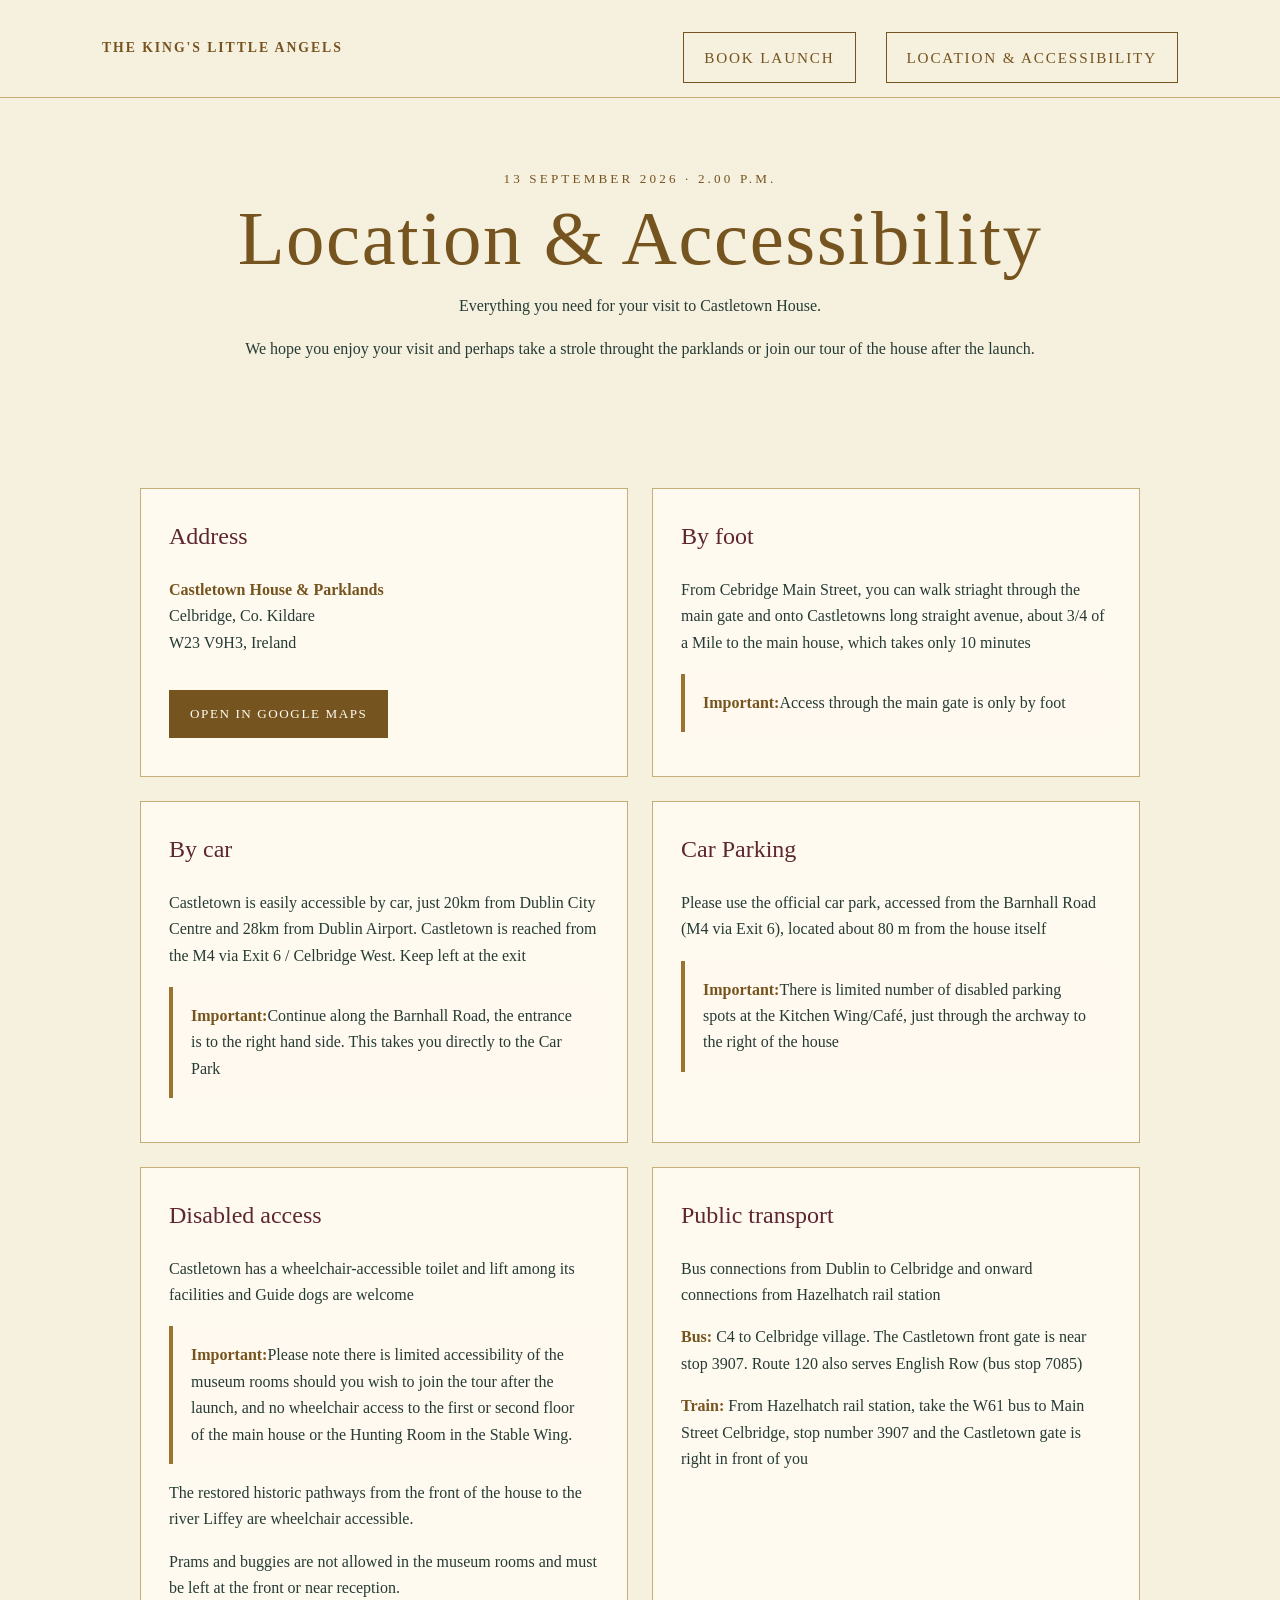
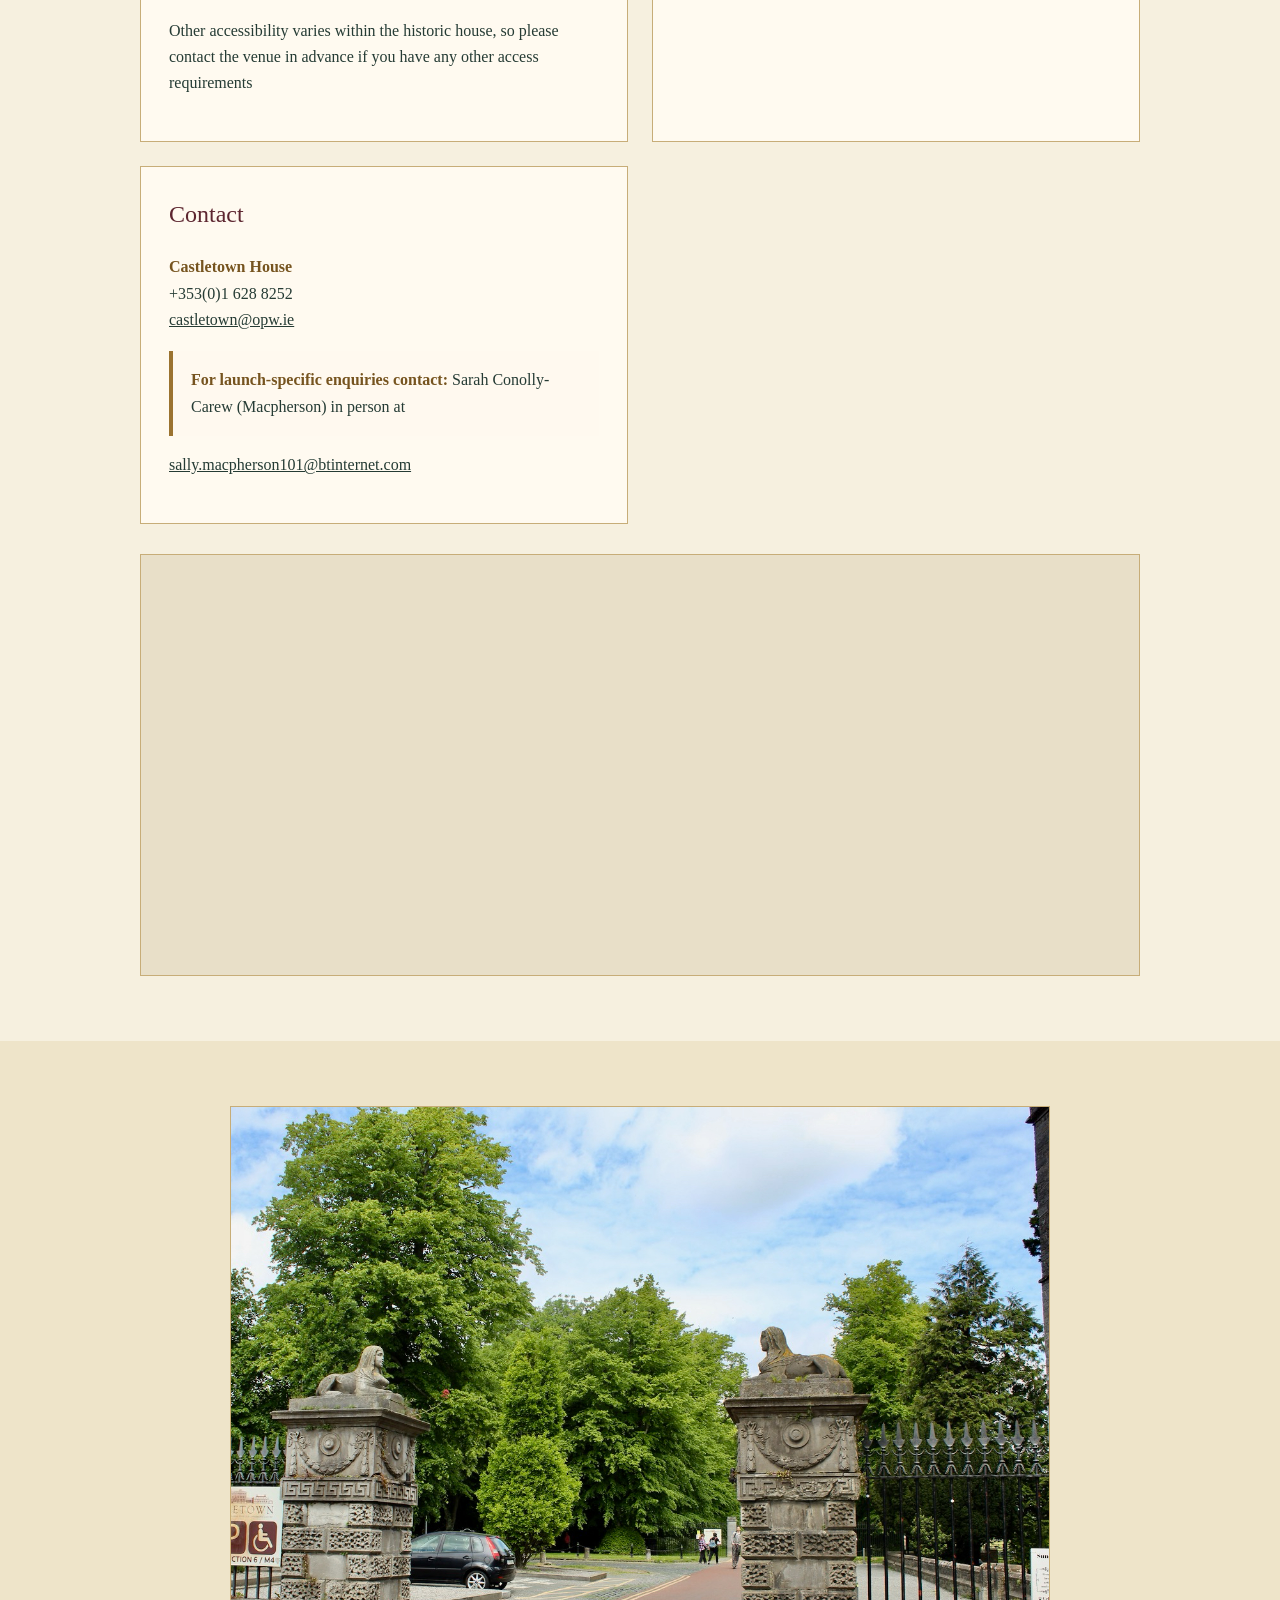
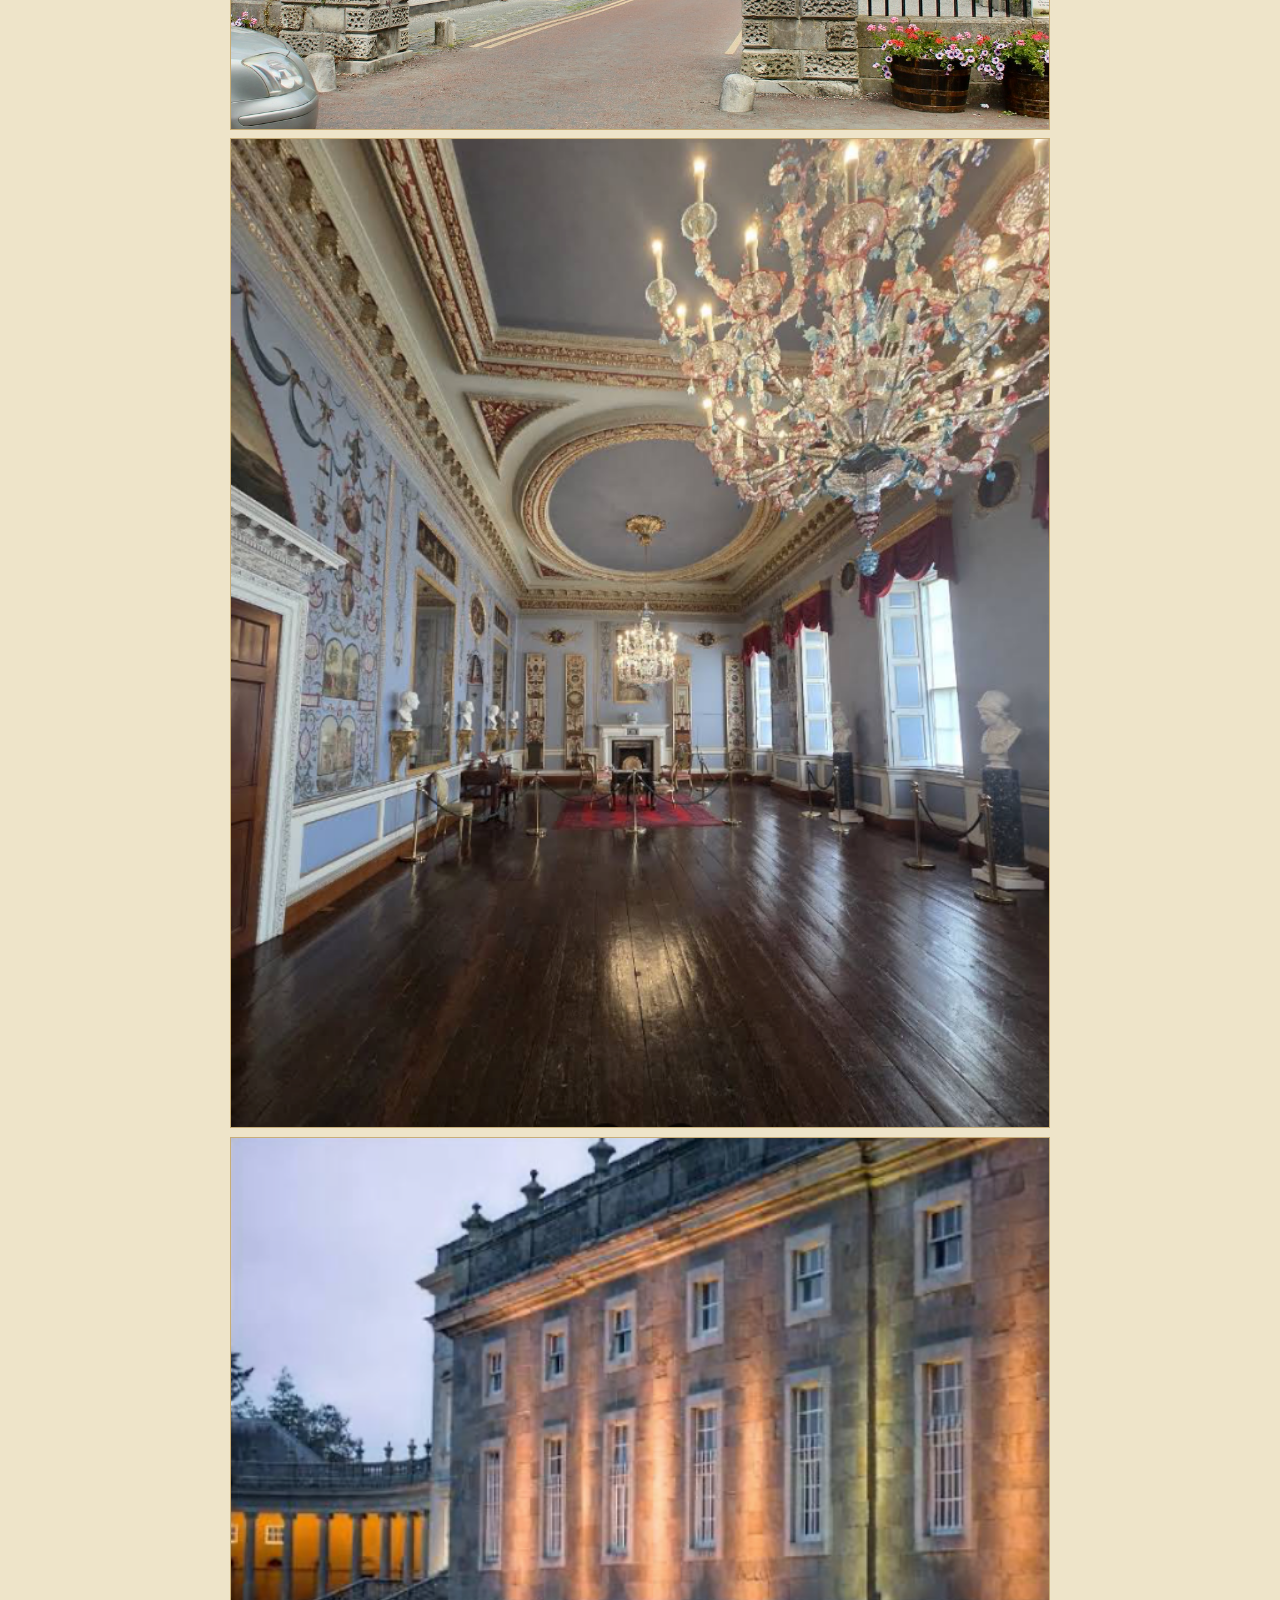
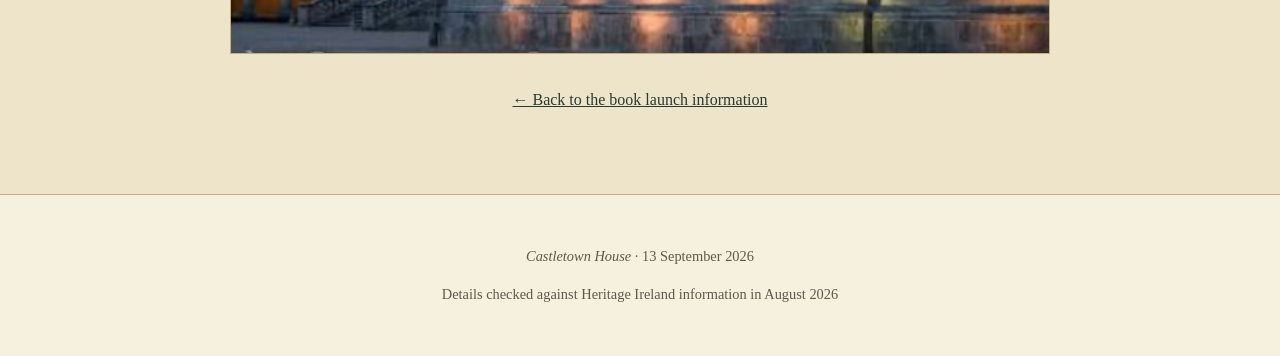
==== commit 01ec111c: "Update navigation links to use button styles" ====
--- a/location.html
+++ b/location.html
@@ -12,9 +12,9 @@
   <nav class="nav">
     <a class="brand" href="index.html">The King's Little Angels</a>
     <div class="nav-links">
-      <a href="index.html">Book Launch</a>
-      <a href="location.html">Location &amp; Accessibility</a>
-    </div>
+      <a class="button secondary" href="index.html">Book Launch</a>
+      <a class="button secondary" href="location.html">Location &amp; Accessibility</a>
+      </div>
   </nav>
 </header>
 
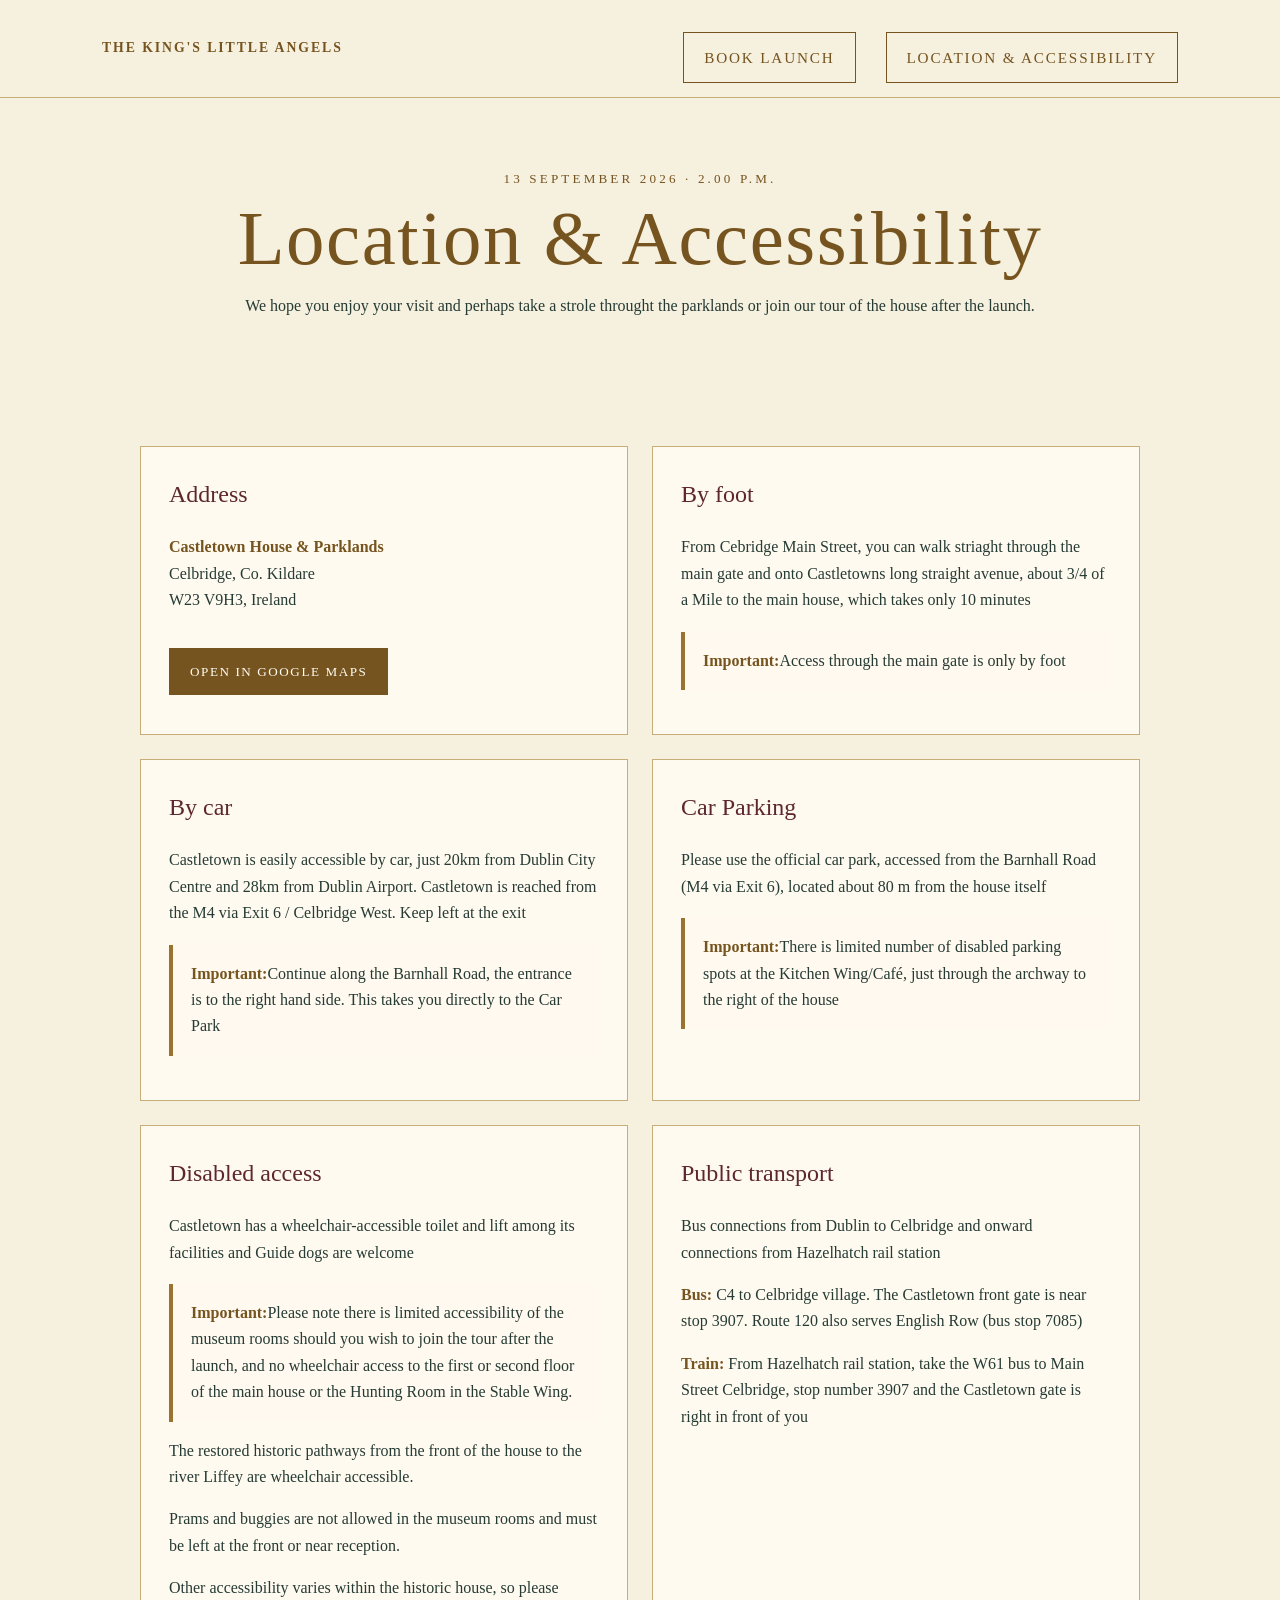
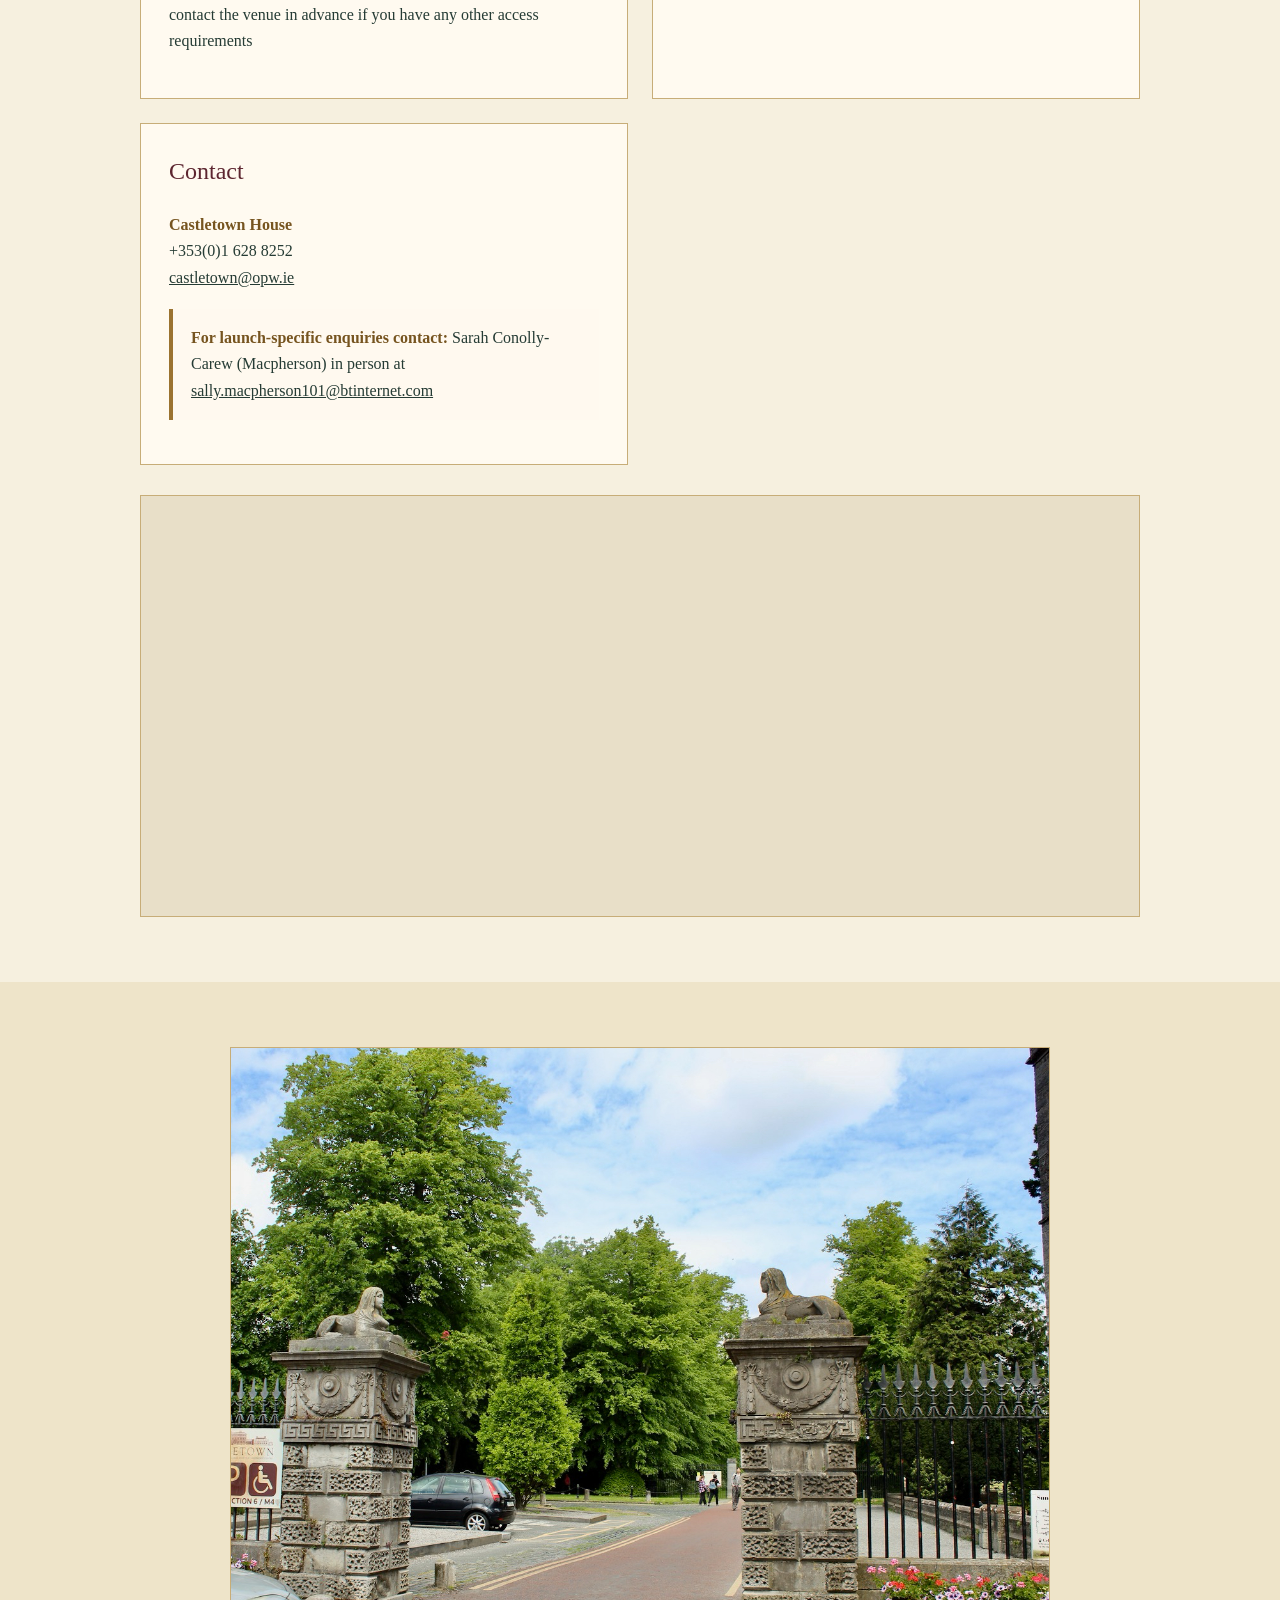
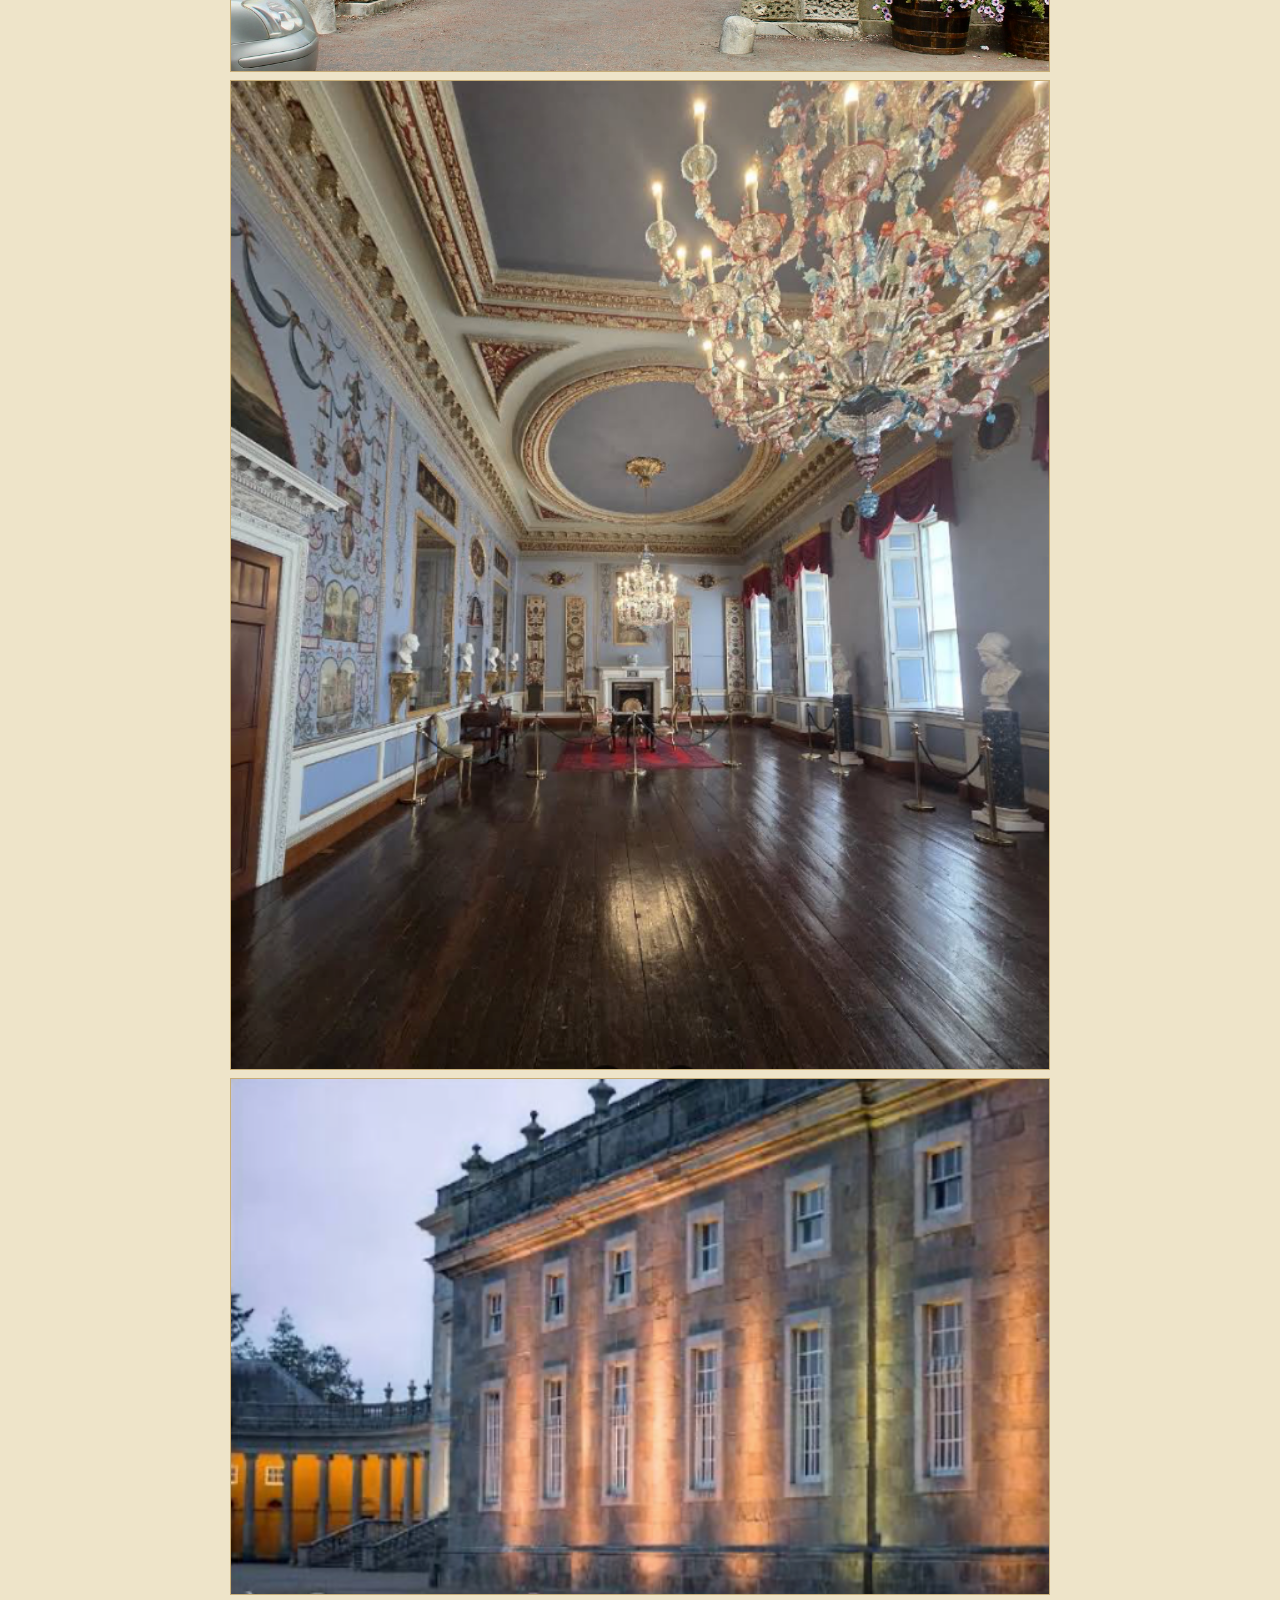
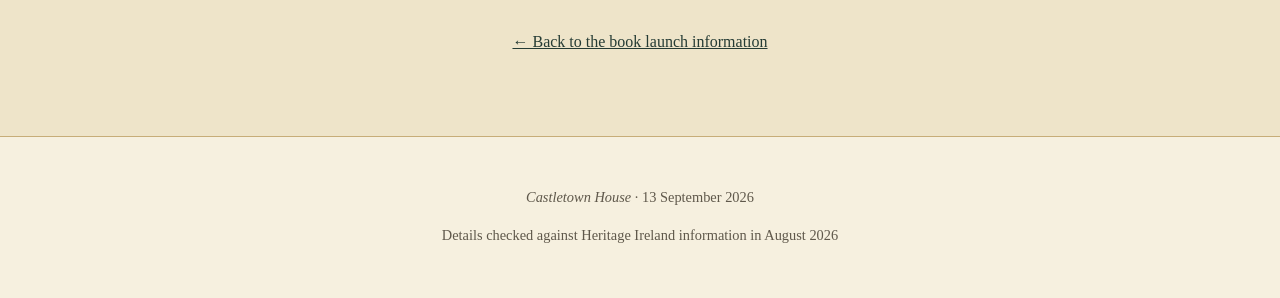
==== commit 3223b878: "Update location.html content and formatting Removed a sentence about visiting Castletown House and a" ====
--- a/location.html
+++ b/location.html
@@ -22,7 +22,6 @@
 <section class="page-hero">
   <p class="eyebrow">13 September 2026 · 2.00 p.m.</p>
   <h1>Location &amp; Accessibility</h1>
-  <p>Everything you need for your visit to Castletown House.</p>
   <p>We hope you enjoy your visit and perhaps take a strole throught the parklands or join our tour of the house after the launch.</p>
 </section>
 
@@ -76,8 +75,8 @@
         <p><strong>Castletown House</strong><br>
         +353(0)1 628 8252<br>
         <a href="mailto:castletown@opw.ie">castletown@opw.ie</a></p>
-        <p class="notice"><strong>For launch-specific enquiries contact:</strong> Sarah Conolly-Carew (Macpherson) in person at</p>
-        <a href="mailto:sally.macpherson101@btinternet.com">sally.macpherson101@btinternet.com</a></p>
+        <p class="notice"><strong>For launch-specific enquiries contact:</strong> Sarah Conolly-Carew (Macpherson) in person at
+          <a href="mailto:sally.macpherson101@btinternet.com">sally.macpherson101@btinternet.com</a></p>
       </article>
     </div>
 
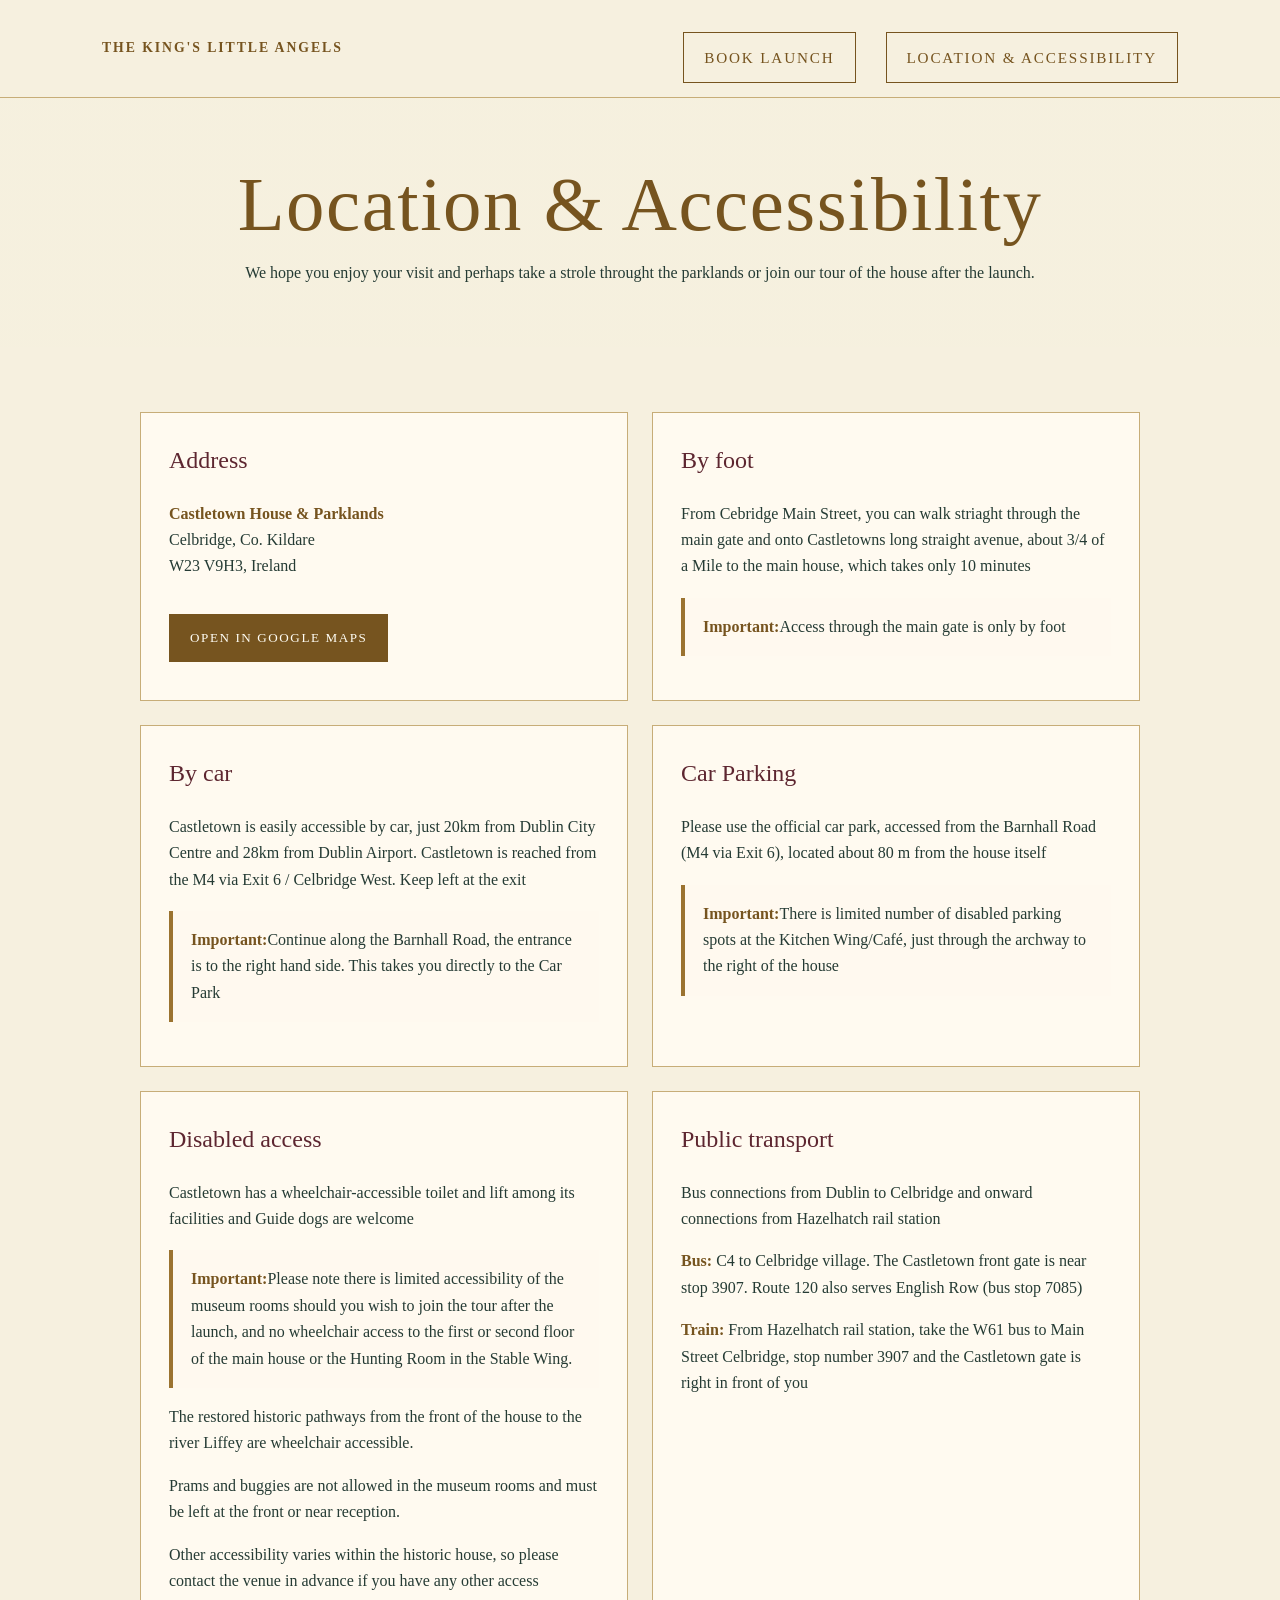
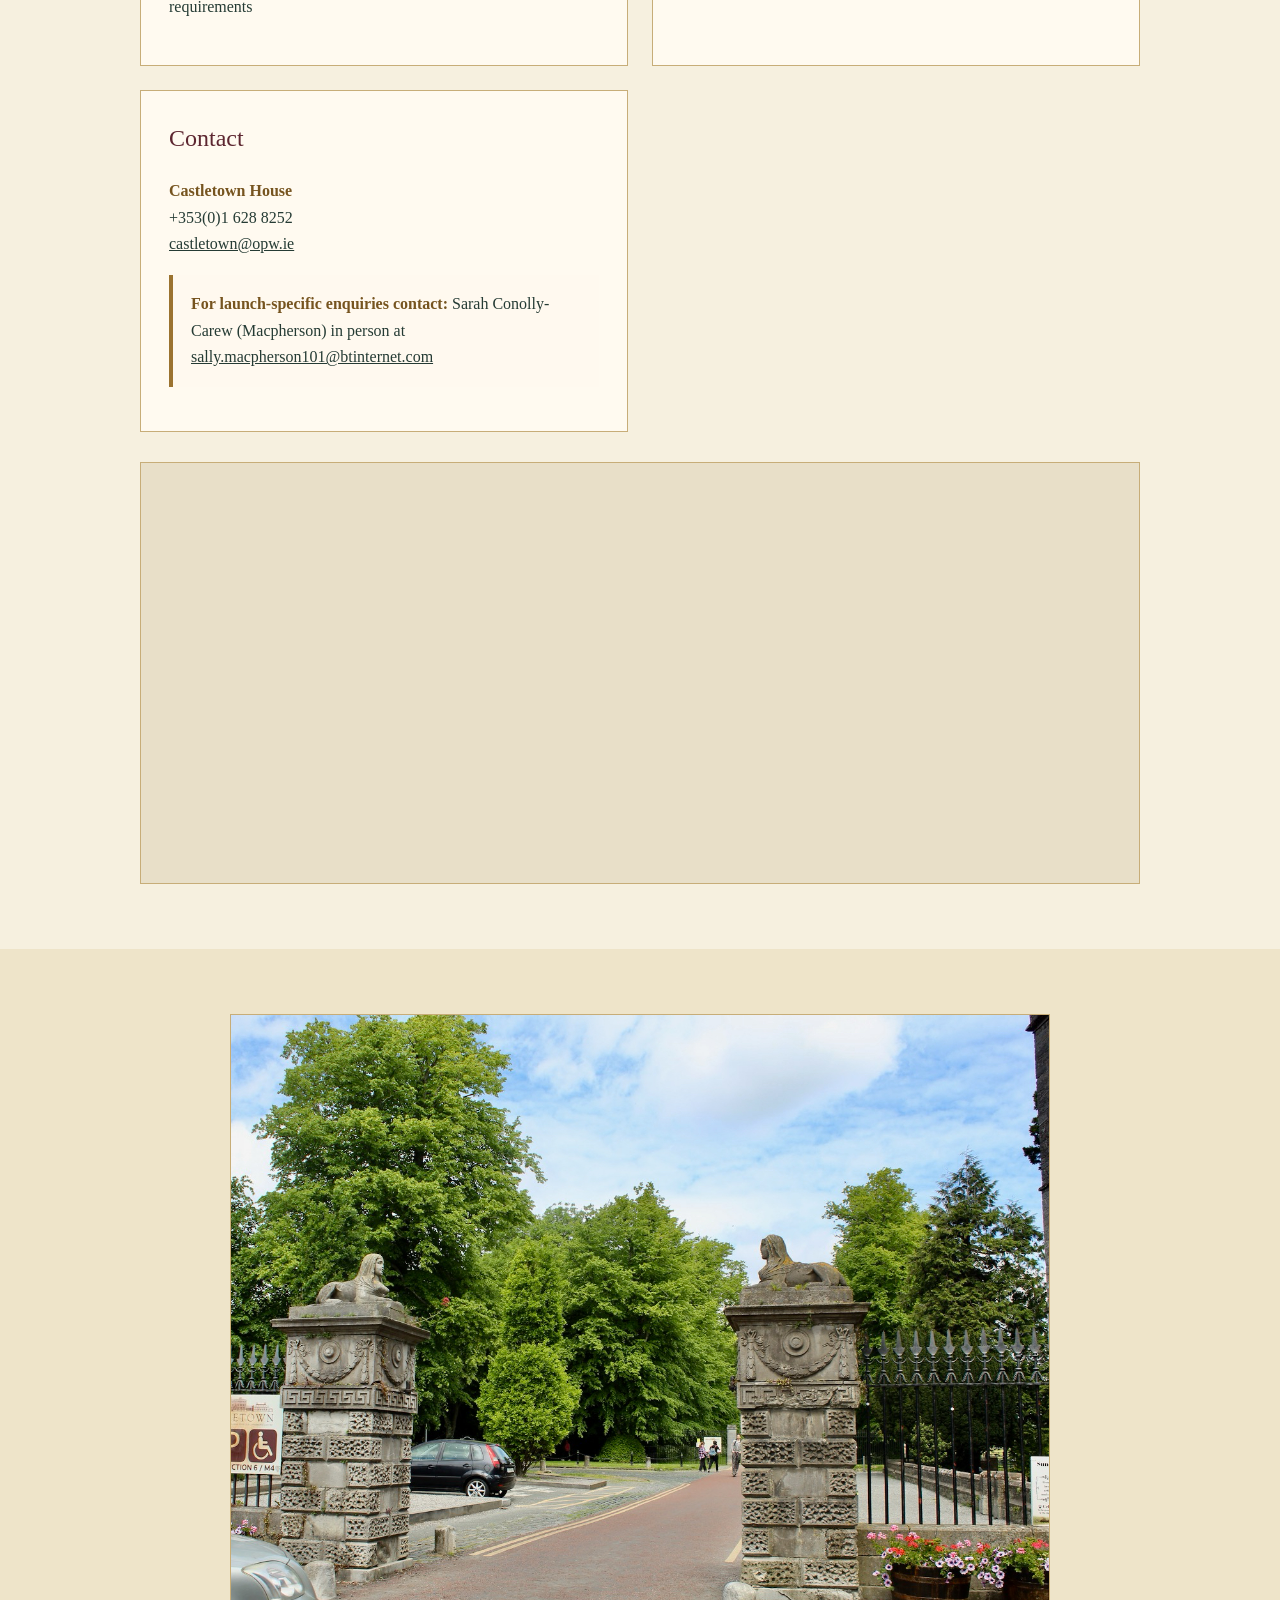
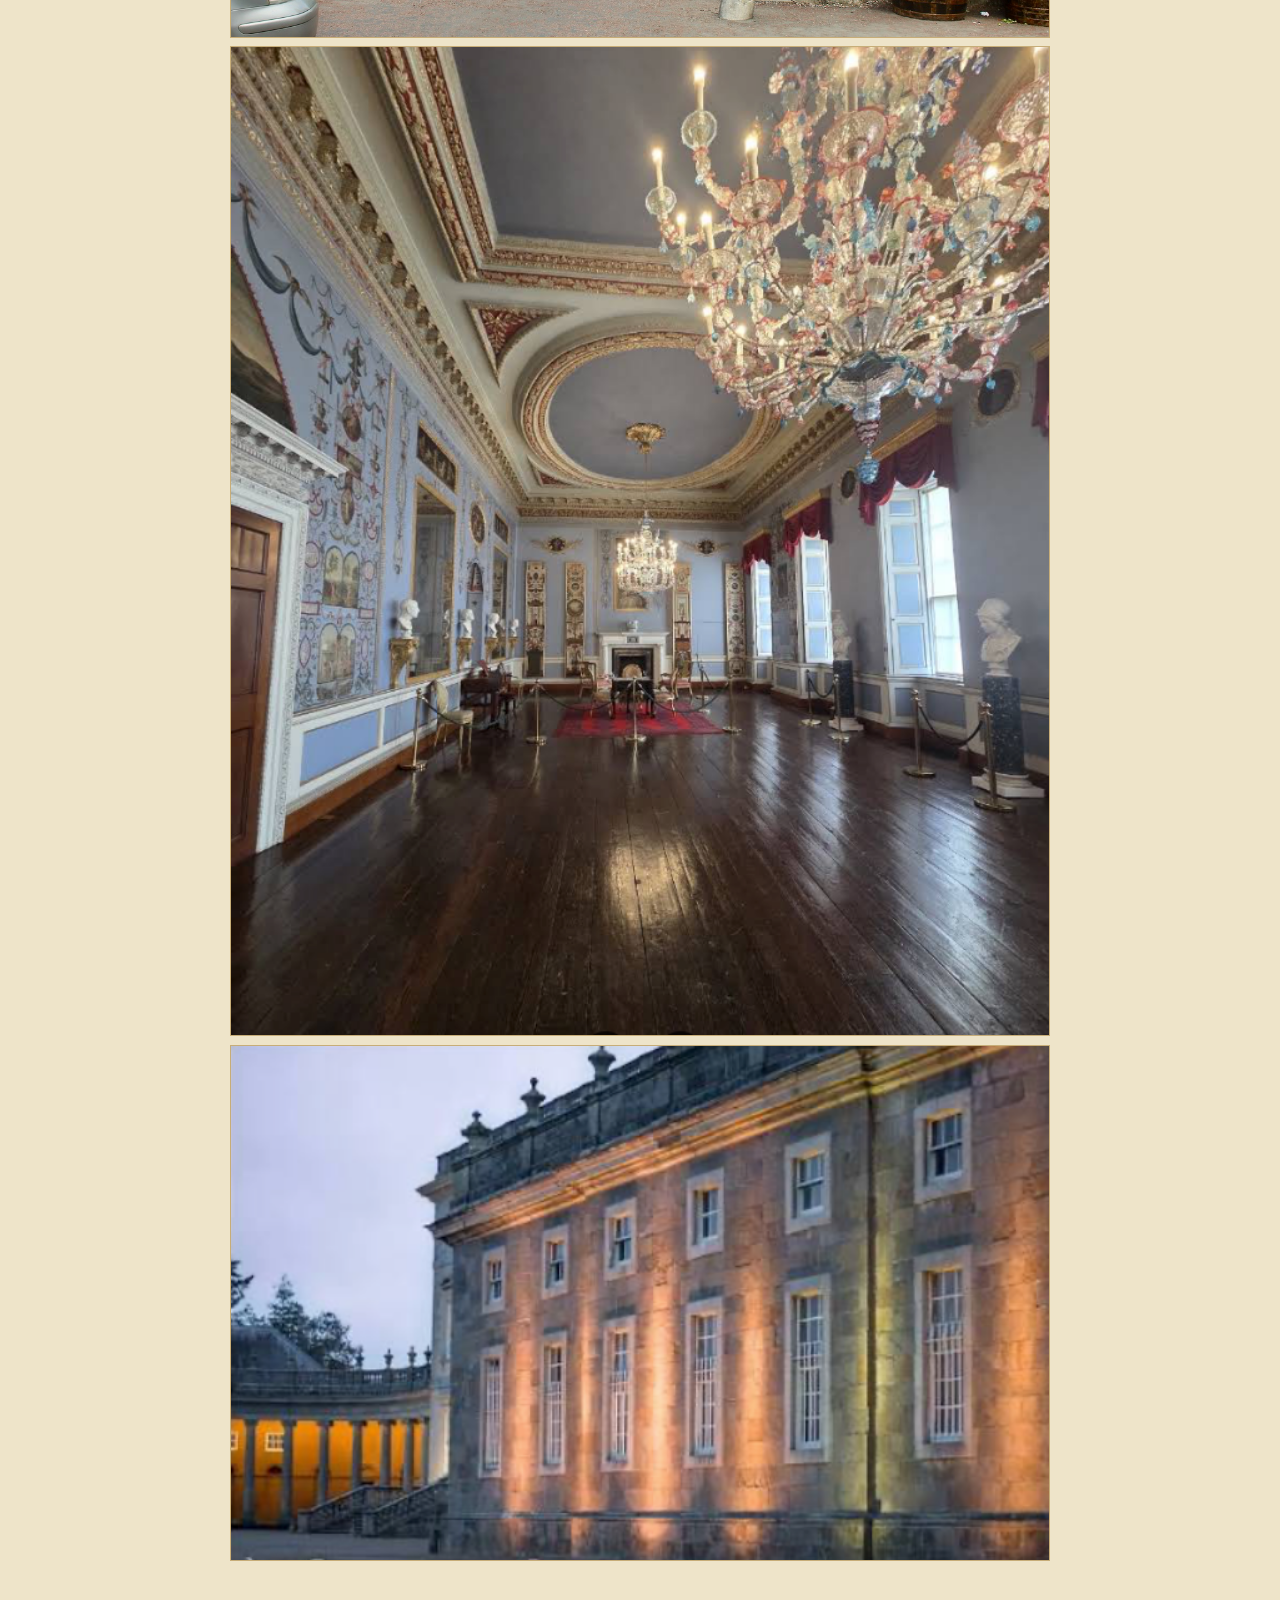
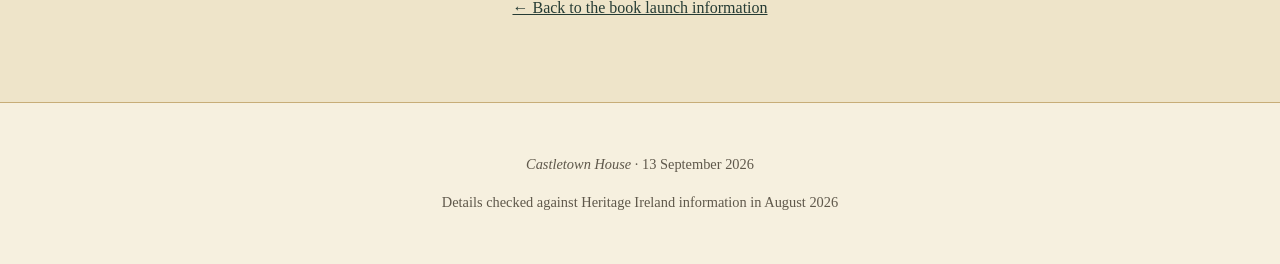
==== commit a9ffbf93: "Remove date and time from location section" ====
--- a/location.html
+++ b/location.html
@@ -20,7 +20,6 @@
 
 <main>
 <section class="page-hero">
-  <p class="eyebrow">13 September 2026 · 2.00 p.m.</p>
   <h1>Location &amp; Accessibility</h1>
   <p>We hope you enjoy your visit and perhaps take a strole throught the parklands or join our tour of the house after the launch.</p>
 </section>
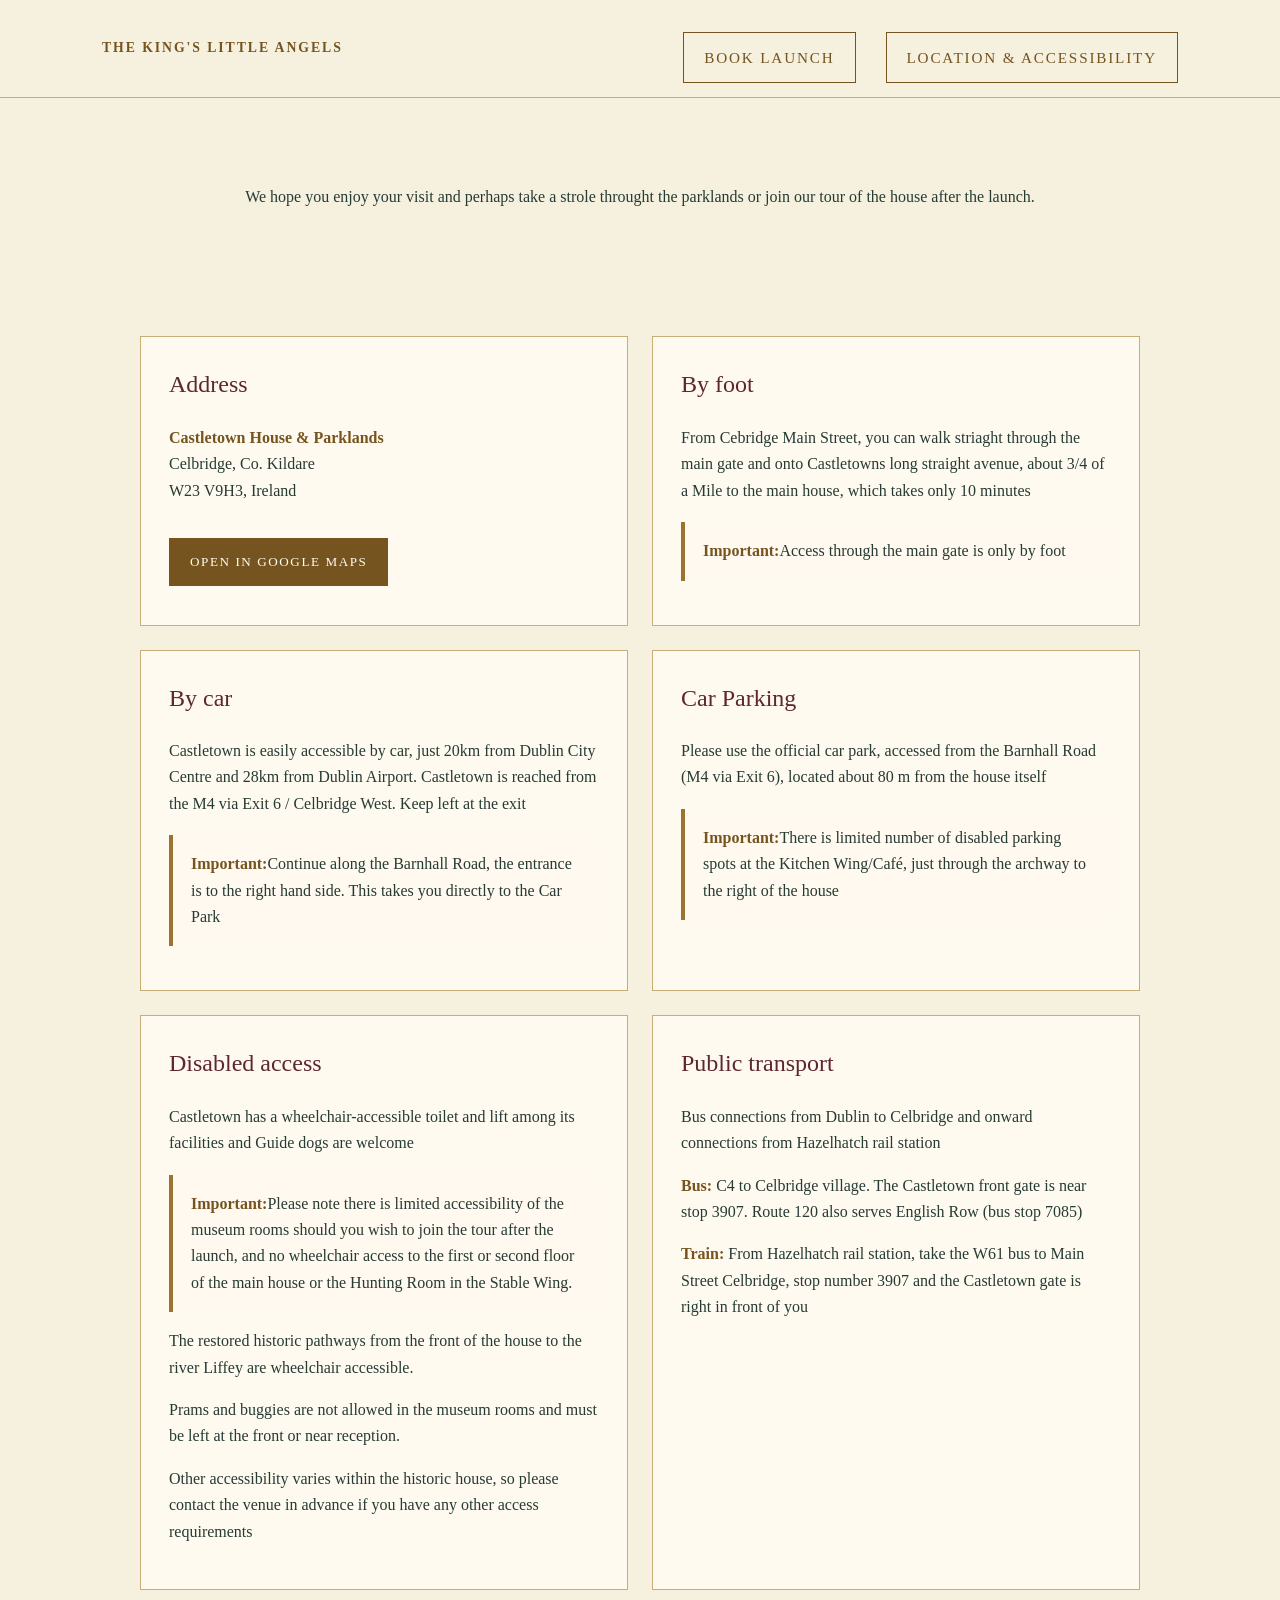
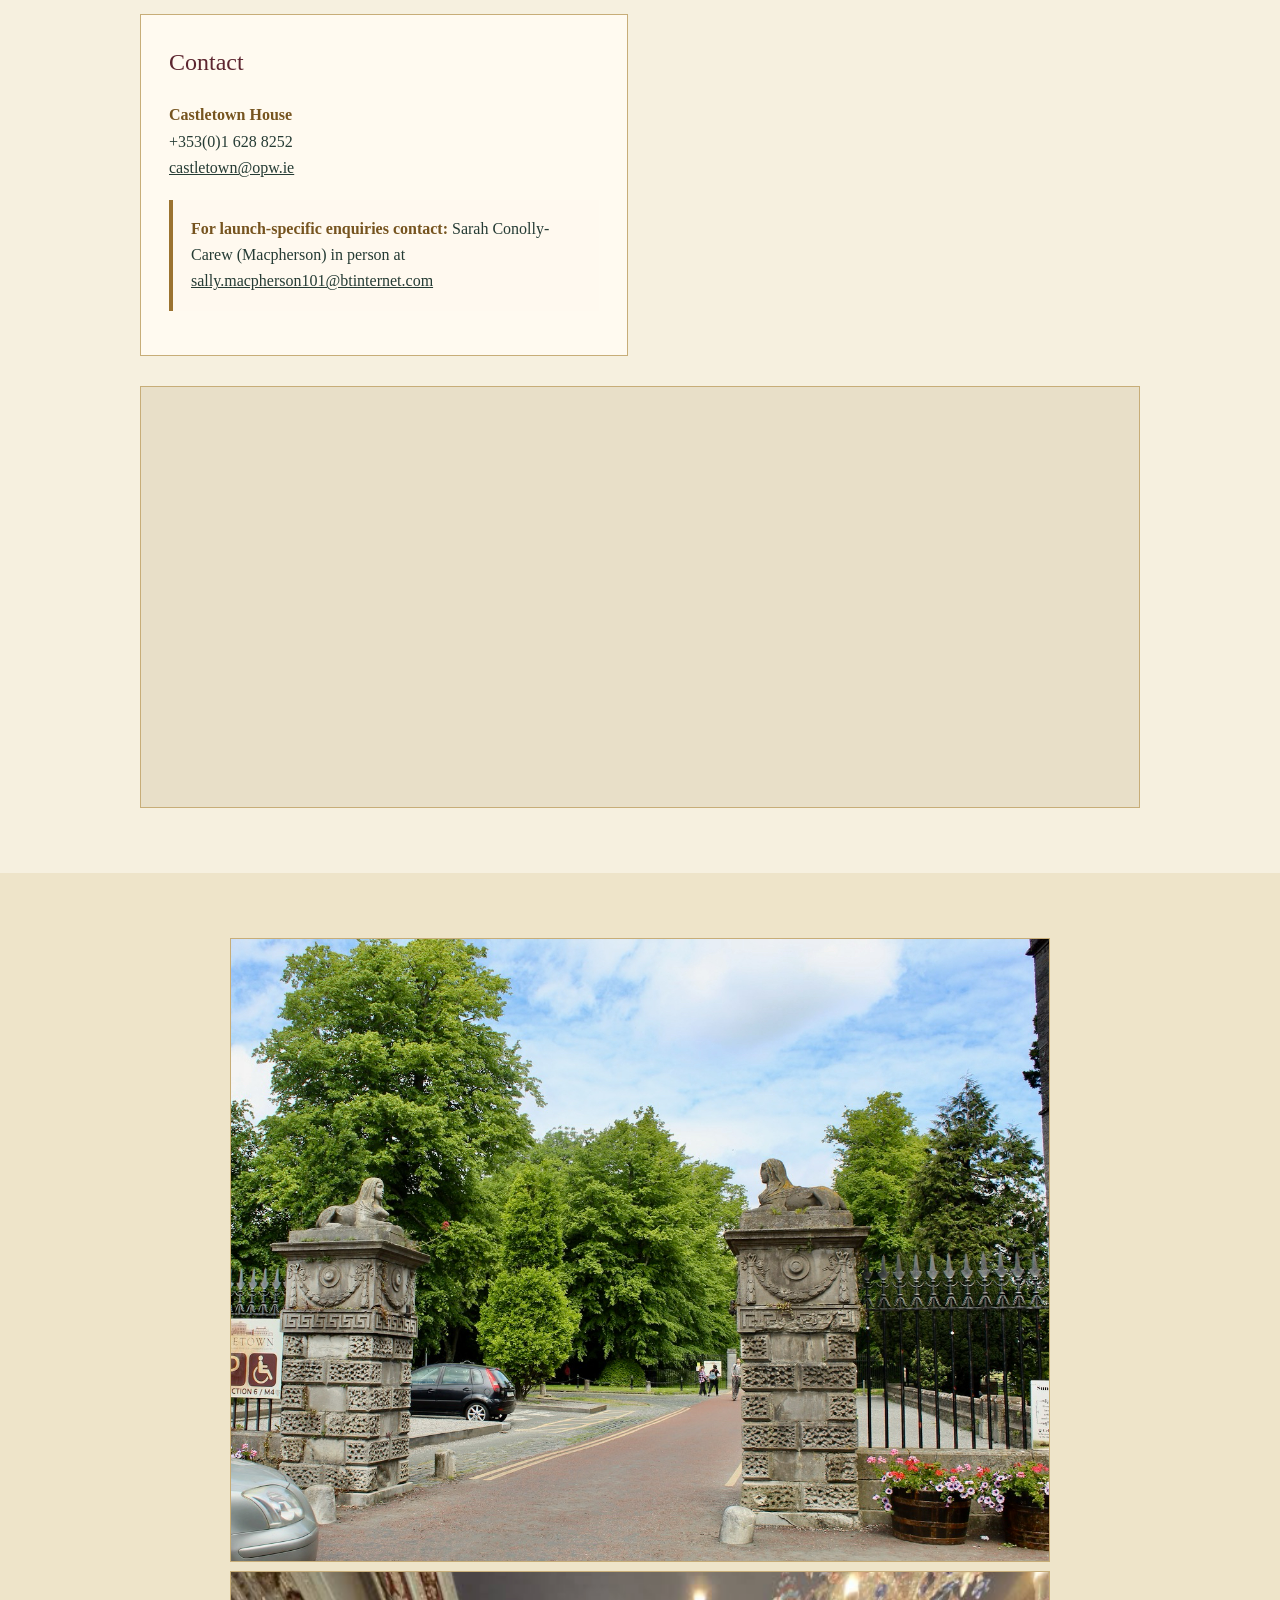
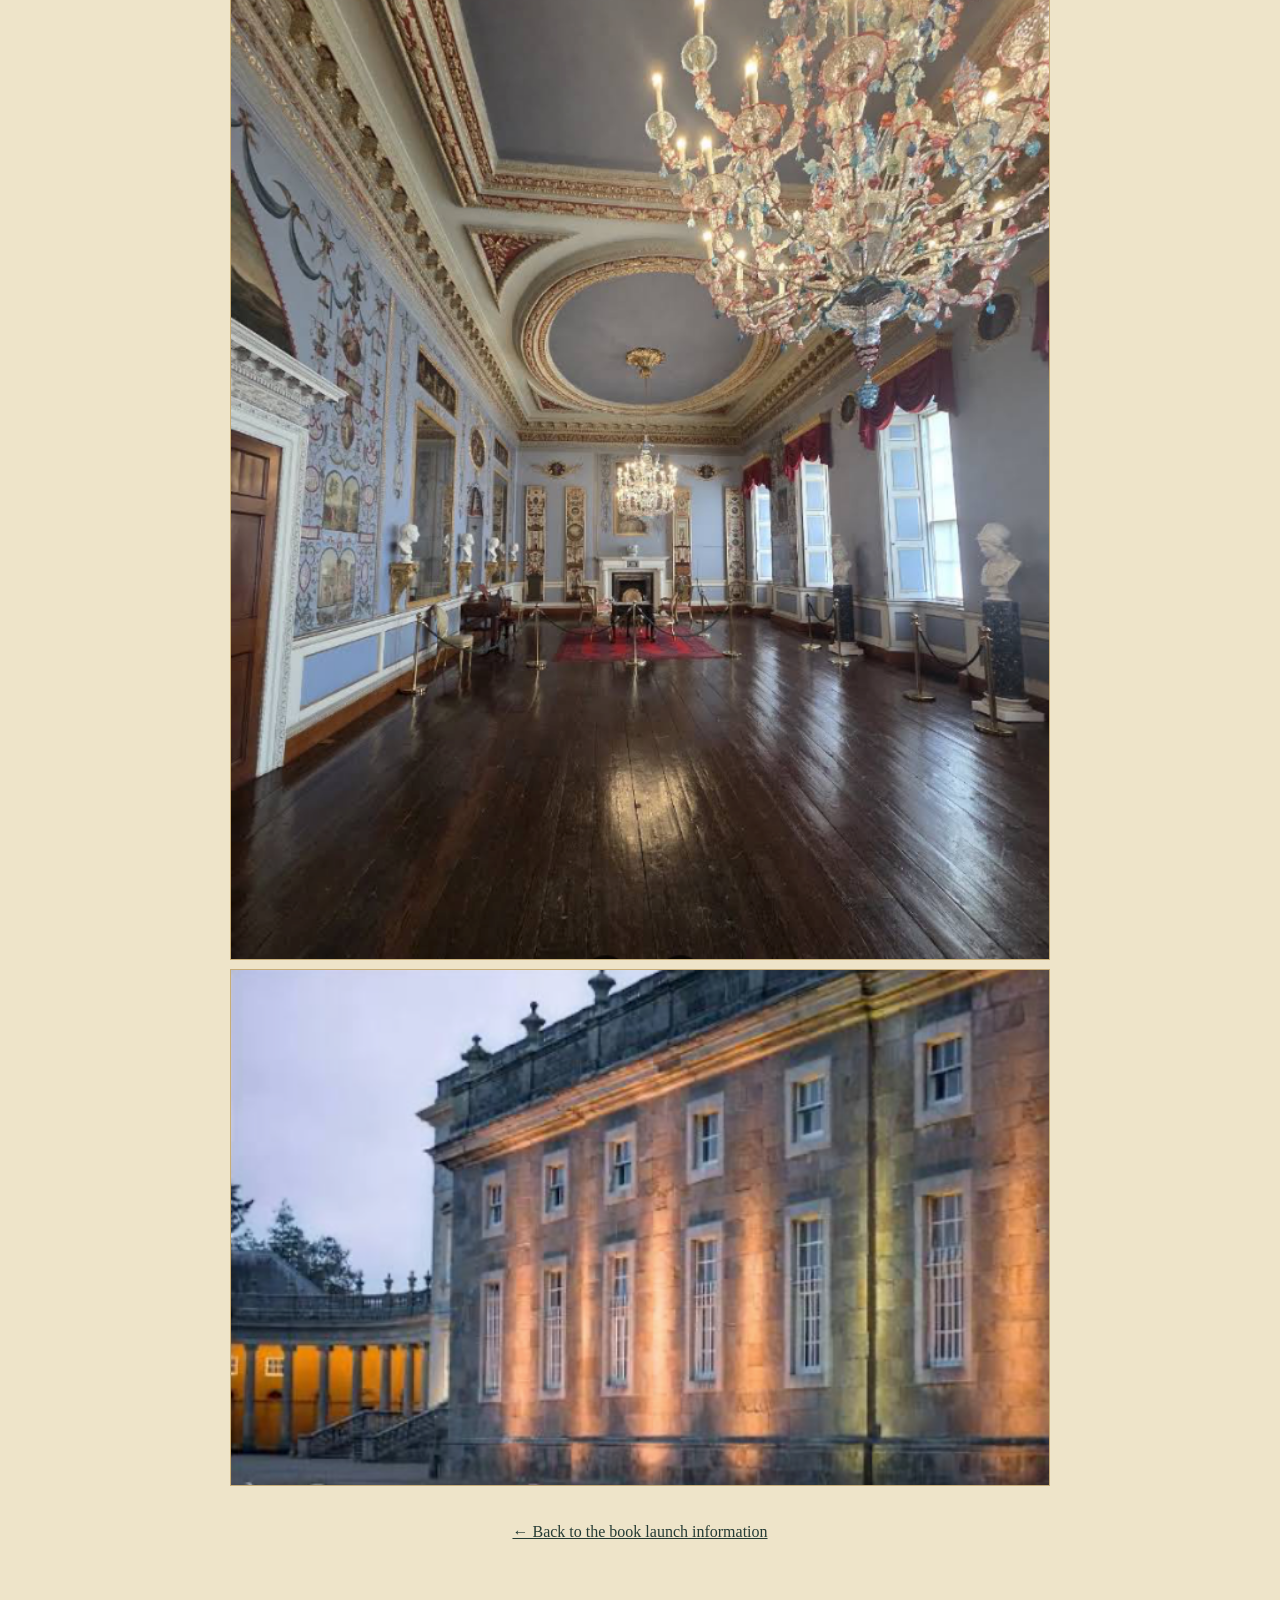
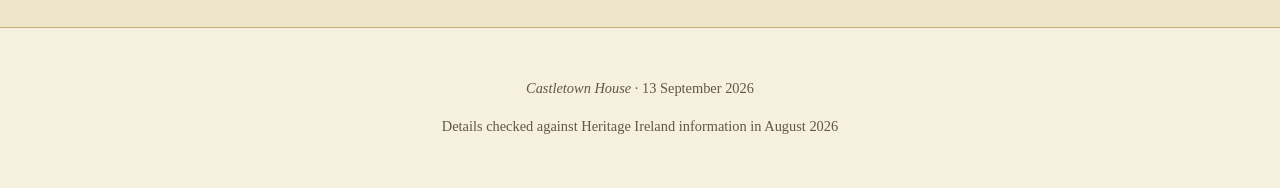
==== commit 67315416: "Remove heading from location section" ====
--- a/location.html
+++ b/location.html
@@ -20,7 +20,6 @@
 
 <main>
 <section class="page-hero">
-  <h1>Location &amp; Accessibility</h1>
   <p>We hope you enjoy your visit and perhaps take a strole throught the parklands or join our tour of the house after the launch.</p>
 </section>
 
